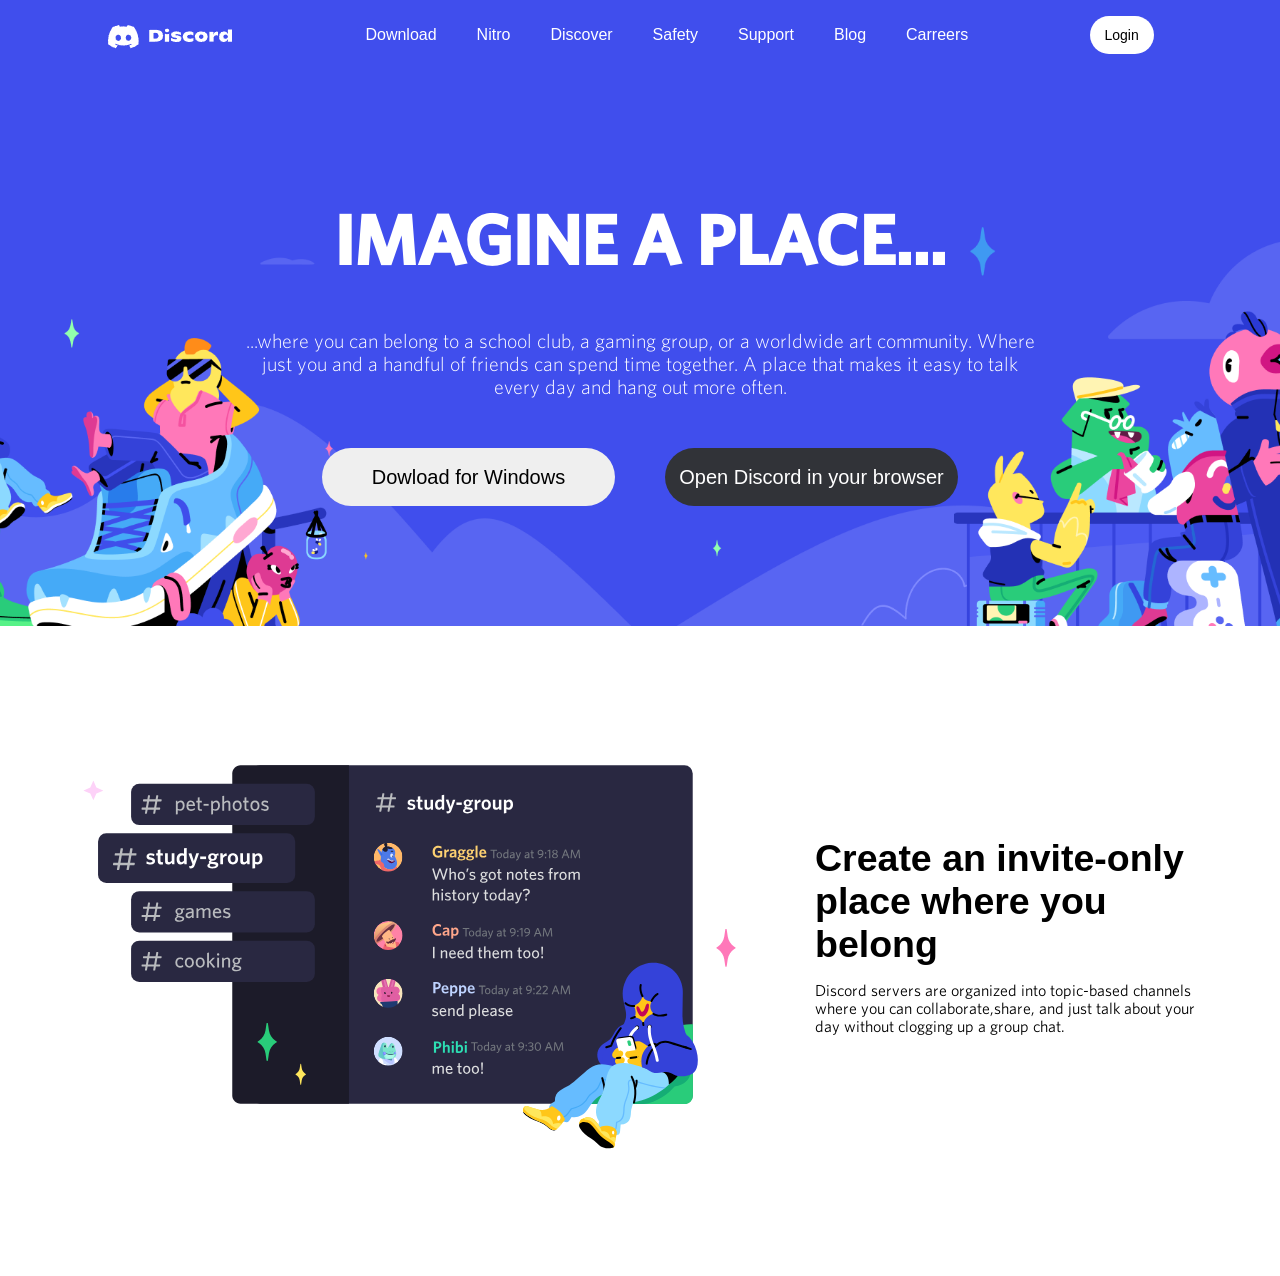
==== index.html @ 1f3d6854 "arrumando rolamento horizontal" ====
<!DOCTYPE html>
<html lang="en">
<head>
    <meta charset="UTF-8">
    <meta http-equiv="X-UA-Compatible" content="IE=edge">
    <meta name="viewport" content="width=device-width, initial-scale=1.0">
    <link rel="stylesheet" href="style.css" media="all">
    <link rel="stylesheet" href="medias.css">
    <link rel="shortcut icon" href="imgs/discord.png" type="image/x-icon">
    <title>Discord</title>
</head>
<body>
    <header>
        <img class="logo" src="imgs/logo.png" alt="">
        <ul>
            <li><a href="">Download</a></li>
            <li><a href="">Nitro</a></li>
            <li><a href="">Discover</a></li>
            <li><a href="">Safety</a></li>
            <li><a href="">Support</a></li>
            <li><a href="">Blog</a></li>
            <li><a href="">Carreers</a></li>      
        </ul>
        <div class="login"><button class="login1">Login</button></div>
    </header>

    <div class="fundo1">
        <div class="couteudo1">         
            <h1>IMAGINE A <br> PLACE...</h1>
            <p>...where you can belong to a school club, a gaming group, or a worldwide art community. Where just you and a handful of friends can spend time together. A place that makes it easy to talk every day and hang out more often.</p>
            <div class="botoes">      
                <button class="botao1">Dowload for Windows</button>
                <button class="botao2">Open Discord in your browser</button>
            </div>
        </div>
    </div>
        <div class="fundo2">
            <div class="couteudo2">
                <img src="imgs/section-1.svg" alt="">
                <div class="texto2">
                    <h2>Create an invite-only place where you belong</h2>
                    <p>Discord servers are organized into topic-based channels where you can collaborate,share, and just talk about your day without clogging up a group chat.</p>
                </div>
                  </div>
        </div>

        


</body>
</html>
---- style.css ----
@font-face {
    font-family: 'kaike';
    src: url(fonts/whitneybold.woff);
}

@font-face {
    font-family: 'kaike1';
    src: url(fonts/whitneybook.woff);
}

@font-face {
    font-family: 'kaike2';
    src: url(fonts/whitneylight.woff);
}

@font-face {
    font-family: 'kaike3';
    src: url(fonts/whitneymedium.woff);
}

@font-face {
    font-family: 'kaike4';
    src: url(fonts/whitneysemibold.woff);
}

*{
    font-family: Arial, Helvetica, sans-serif;
    margin: 0;
    padding: 0;
}

body{
    overflow-x: hidden; 
}


html{
    height: 100vh;
    width: 100vw;
}

header{
    display: flex;
    justify-content: space-between;
    padding: 15px 0px 15px 0px;
    width: 100%;
    height: 80%;
    background-color: #404EED ;
}

ul,li,a{
    display: none;
}

.login{
    display: flex;
    align-items: center;
    padding: 0px 25px 0px 0px;
}

.login1{
    background-color: white;
    font-size: 14px;
    border-radius: 50px;
    padding: 11px 15px 11px 15px;
    border: none;
}

.fundo1{
    display: flex;
    justify-content: flex-start;
    align-items: flex-start ;
    padding: 0px 15px 0px 15px;
    height: 556px;
    background: url(imgs/hero-bg.jpg) center center / cover no-repeat ;    
}

.couteudo1{
    display: flex;
    flex-wrap: wrap; 
    justify-content: flex-start;
    align-content:flex-start;
    gap: 25px;
    padding: 10px;
    color: white;
    height: 500px;
    width: 80vw;
}
.couteudo1 > p{
    font-family: 'kaike2';
    font-size: 20px;
    text-align: start;
}

.couteudo1 br{
    display: none;
}

.couteudo1 > h1{  
    padding-top: 50px;
    font-family: 'kaike4';
    font-weight: bolder;
    font-size: 40px;
}

.botoes{
    display: flex;
    align-items: center;
    justify-content: flex-start;
    flex-wrap: wrap;
    width: 515px;
}

.botoes > button{
    width: 293px;
    height: 58px;
    font-size: 20px ;
    border: none;
    border-radius: 50px;
    
}

.botao1{
    margin-top: 20px;
}

.botao2{
    margin-top: 10px;
    background-color: #313338;
    color: white;
}


.fundo2{
    display: flex;
    justify-content: flex-start;
    align-items: flex-start ;
    padding: 0px 15px 0px 15px;
    height: 556px;
    background: white;    
}

.couteudo2, .couteudo3{
    display: flex;
    flex-wrap: wrap;
    align-items: center;
    justify-content: center;
    align-content: center;
    width: 100vw;
    height: 650px;  
}

.texto2,.texto3{
    display: flex;
    flex-wrap: wrap;
    gap: 15px;   
    width: 400px;
}

.texto2,.texto3 > h2{
    font-family: 'kaike';
    font-size: 22px;
}

p{
    font-size: 16px;
    font-family: 'kaike1';
}

.couteudo2 > img{
    width: 100%;
}

.couteudo3{
    flex-direction: column-reverse;
    background-color: rgba(0, 0, 0, 0.089);
}

.couteudo3 > img{
    width: 100%;
}
---- medias.css ----
@media screen and (min-width:768px) and (max-width:922px) {
    /* Tablet */

    .logo{
        padding: 0px 0px 0px 35px;
    }

    .fundo1{
        display: flex;
        justify-content: flex-start;
        align-items: flex-start ;
        height: 556px;
        background: url(imgs/hero-bg.jpg) center right / cover no-repeat ;    
    }


    .couteudo1 > h1{  
        padding: 50px 0px 0px 0px;
        font-family: 'kaike4';
        font-weight: bolder;
        font-size: 70px;
    }

    .couteudo1 > p{
      text-align: start;
      font-size: 18px;
        
    }

    .texto2, .texto3{
        display: flex;
        flex-wrap: wrap;
        gap: 15px;
        width: 300px;
    }
    
    .texto2,.texto3 > h2{
        font-family: 'kaike';
        font-size: 35px;
    }

    .texto2,.texto3 > p{
        font-family: 'kaike1';
        font-size: 20px;
    }
    
    .couteudo2 > img{
        width: 50%;
    }

    .couteudo3{
        flex-direction: row;    
    }
 
    .couteudo3 > img{
        width: 50%;
    }
  
    .login{
        padding: 0px 35px 0px 0px;
    }

    ul,li,a{
        display: none;
    }
    
}

@media screen and (min-width:922px) and (max-width:1200px) {
    /* pc*/


    .logo{
        padding: 0px 0px 0px 35px;
    }

    .login{
        padding: 0px 35px 0px 0px;
    }

    .fundo1{
        display: flex;
        justify-content: center;
        align-items: center ;
        height: 556px;
        background: url(imgs/hero-bg.jpg) center center / cover no-repeat ;    
    }
    
    .couteudo1{
        display: flex;
        flex-wrap: wrap; 
        justify-content: center;
        align-content:flex-start;
        gap: 50px;
        padding: 10px;
        color: white;
        height: 500px;
        width: 800px;
    }

    .couteudo1 > p{
        font-size: 20px;
        text-align: center;
    }
    
    .couteudo1 > h1{  
        padding-top: 100px;
        font-family: 'kaike4';
        font-weight: bolder;
        font-size: 70px;
    }

    .botoes{
        display: flex;
        align-items: center;
        justify-content: center;
        align-content: center;
        flex-wrap: nowrap;
        width: 720px;
    }
    
    .botoes > button{
        width: 293px;
        height: 58px;
        font-size: 20px ;
        border: none;
        border-radius: 50px;
        
    }
    
    .botao1{
        margin-right: 50px;
        margin-top: 0px;
    }
    
    .botao2{
        margin-top: 0px;
        background-color: #313338;
        color: white;
    }

    .texto2, .texto3{
        display: flex;
        flex-wrap: wrap;
        gap: 15px;
        width: 400px;
    }
    
    .texto2, .texto3 > h2{
        font-family: 'kaike';
        font-size: 50px;
    }

    .texto2, .texto3 > p{
        font-family: 'kaike1';
        font-size: 25px;
    }
    
    .couteudo2 > img{
        width: 50%;
    }

    .couteudo3{
        flex-direction: row;    
    }
 
    .couteudo3 > img{
        width: 50%;
    }

    ul{
        display: flex;
        justify-content: center;
        align-items: center;
    }
    
    li,a{
        display: block;
        text-decoration: none;
        color: white;
        padding: 0px 10px 0px 10px;
    }
    
}

@media screen and (min-width:1200px) {
    /* tv*/

    header{
        display: flex;
        justify-content: space-evenly;
    }

    .fundo1{
        display: flex;
        justify-content: center;
        align-items: center ;
        height: 556px;
        
        background: url(imgs/hero-bg.jpg) center bottom / cover no-repeat ;    
    }

    .couteudo1 > br{
        display: none;
    }

    .fundo1{
        display: flex;
        justify-content: center;
        align-items: center ;
        height: 556px;
        background: url(imgs/hero-bg.jpg) center center / cover no-repeat ;    
    }
    
    .couteudo1{
        display: flex;
        flex-wrap: wrap; 
        justify-content: center;
        align-content:flex-start;
        gap: 50px;
        padding: 10px;
        color: white;
        height: 500px;
        width: 800px;
    }
    .couteudo1 > p{
        font-size: 20px;
        text-align: center;
    }
    
    .couteudo1 > h1{  
        padding-top: 100px;
        font-family: 'kaike4';
        font-weight: bolder;
        font-size: 70px;
    }

    .botoes{
        display: flex;
        align-items: center;
        justify-content: center;
        align-content: center;
        flex-wrap: nowrap;
        width: 720px;
    }
    
    .botoes > button{
        width: 293px;
        height: 58px;
        font-size: 20px ;
        border: none;
        border-radius: 50px;   
    }
    
    .botao1{
        margin-right: 50px;
        margin-top: 0px;
    }
    
    .botao2{
        margin-top: 0px;
        background-color: #313338;
        color: white;
    }  

    .couteudo2, .couteudo3{
        justify-content: space-evenly;
    }

    .texto2, .texto3{
        display: flex;
        flex-wrap: wrap;
        gap: 15px;
        width: 400px;
    }
    
    .texto2, .texto3 > h2{
        font-family: 'kaike';
        font-size: 50px;
    }

    .texto2, .texto3 > p{
        font-family: 'kaike1';
        font-size: 25px;
        margin-bottom: 30px;
    }
    
    .couteudo2 > img{
        width: 700px;
    }

     .couteudo3{
        flex-direction: row;    
    }
    
    .couteudo3 > img{
        width: 700px;
    } 

    ul{
        display: flex;
        justify-content: center;
        align-items: center;
    }
    
    li,a{
        display: block;
        text-decoration: none;
        color: white;
        padding: 0px 10px 0px 10px;
    }
    
}
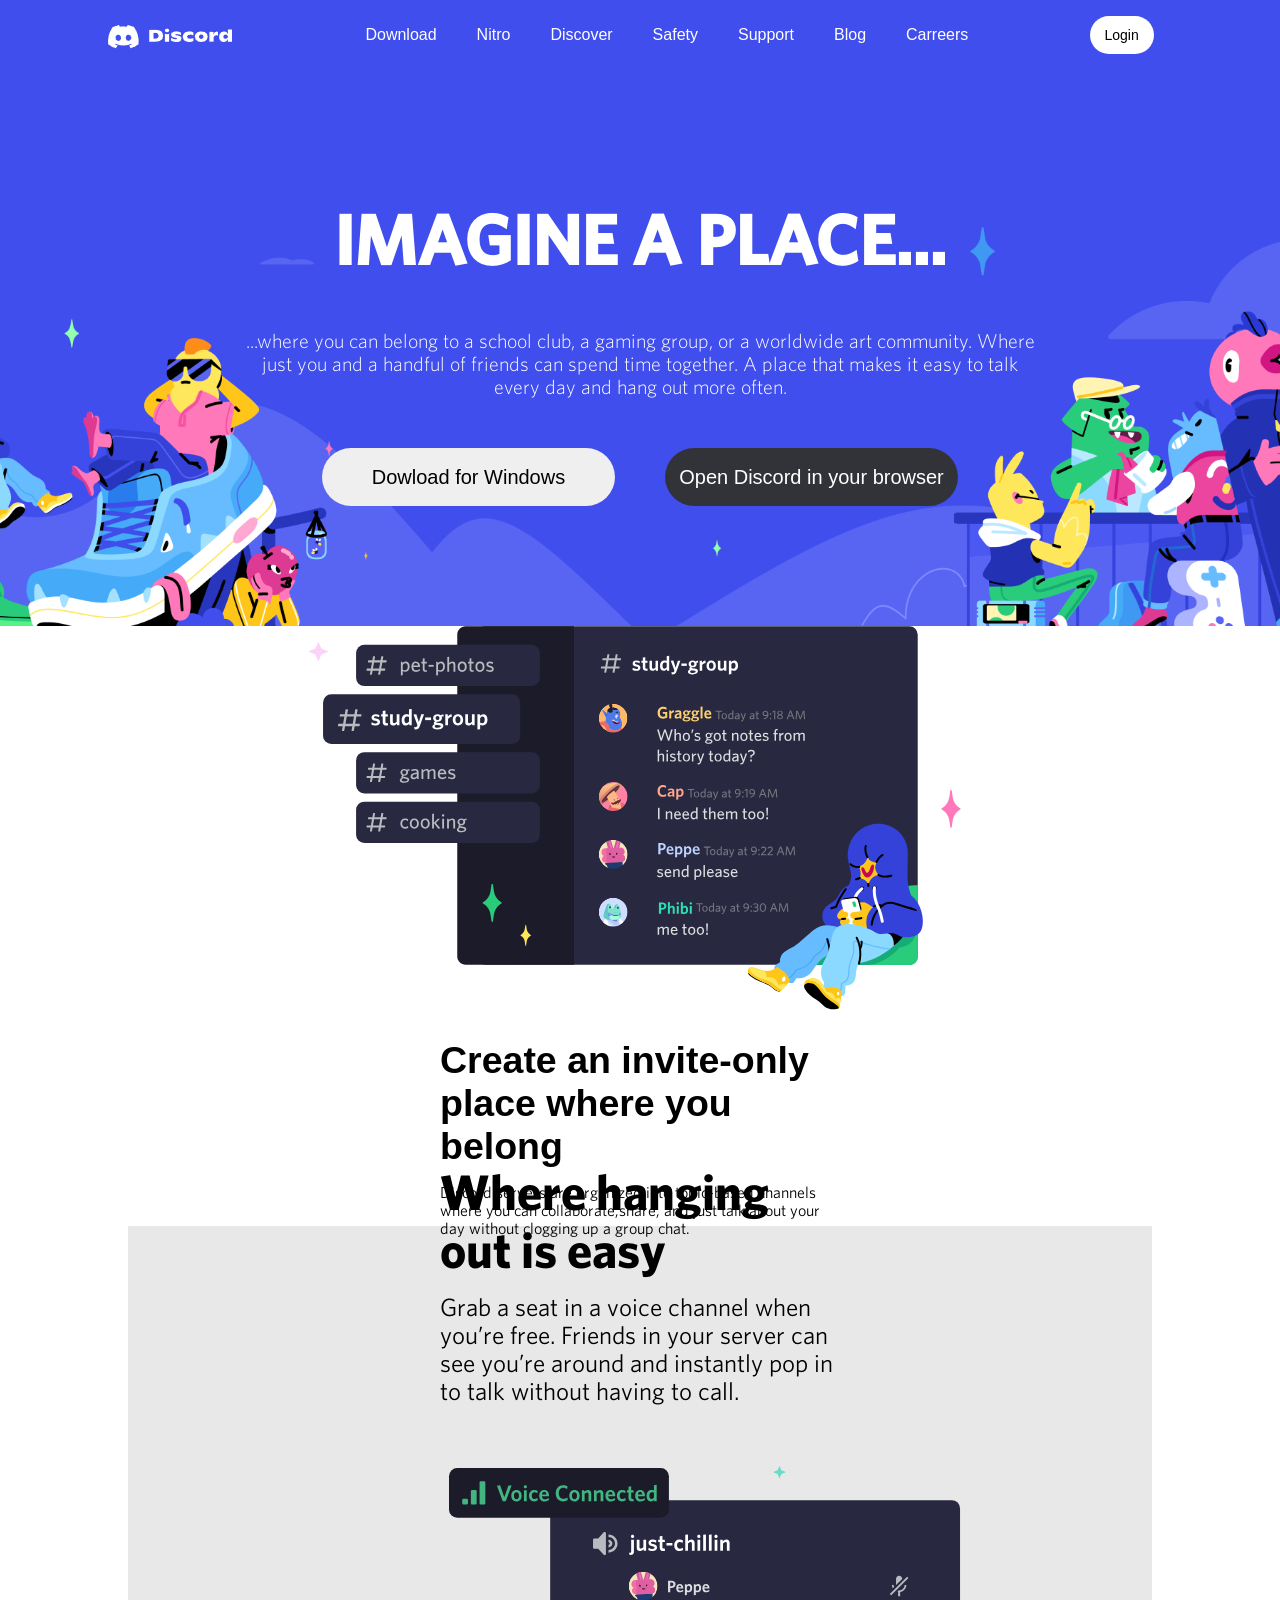
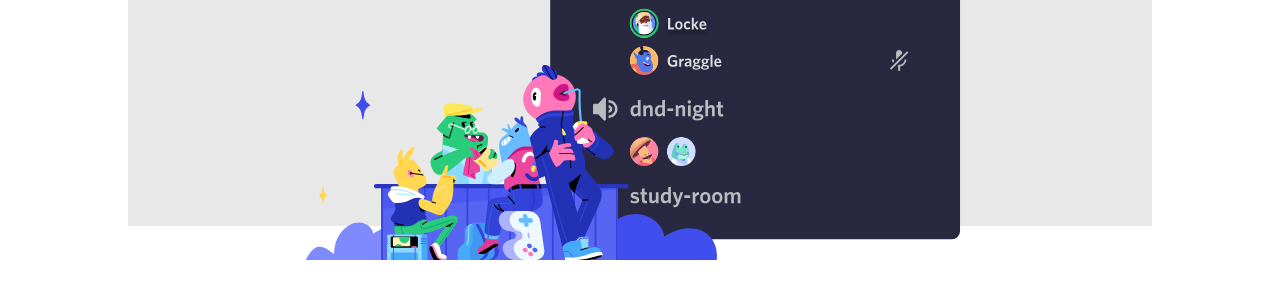
==== commit 44f3644a: "." ====
--- a/index.html
+++ b/index.html
@@ -34,17 +34,26 @@
             </div>
         </div>
     </div>
-        <div class="fundo2">
-            <div class="couteudo2">
-                <img src="imgs/section-1.svg" alt="">
-                <div class="texto2">
-                    <h2>Create an invite-only place where you belong</h2>
-                    <p>Discord servers are organized into topic-based channels where you can collaborate,share, and just talk about your day without clogging up a group chat.</p>
+    <div class="fundo2">
+        <div class="couteudo2">
+            <img src="imgs/section-1.svg" alt="">
+            <div class="texto2">
+                <h2>Create an invite-only place where you belong</h2>
+                <p>Discord servers are organized into topic-based channels where you can collaborate,share, and just talk about your day without clogging up a group chat.</p>
+            </div>
+              </div>
+    </div>
+
+        <div class="fundo3">
+            <div class="couteudo3">
+                <div class="texto3">
+                    <h2>Where hanging out is easy</h2>
+                    <p>Grab a seat in a voice channel when you’re free. Friends in your server can see you’re around and instantly pop in to talk without having to call.</p>
                 </div>
-                  </div>
+                <img class="section1" src="imgs/section-2.svg" alt="">
         </div>
-
-        
+        </div>
+    
 
 
 </body>
--- a/style.css
+++ b/style.css
@@ -71,7 +71,7 @@
     justify-content: flex-start;
     align-items: flex-start ;
     padding: 0px 15px 0px 15px;
-    height: 556px;
+    height: 600px;
     background: url(imgs/hero-bg.jpg) center center / cover no-repeat ;    
 }
 
@@ -131,13 +131,11 @@
 }
 
 
-.fundo2{
+.fundo2,.fundo3{
     display: flex;
-    justify-content: flex-start;
-    align-items: flex-start ;
-    padding: 0px 15px 0px 15px;
-    height: 556px;
-    background: white;    
+    justify-content: center;
+    align-items: center ;
+    height: 600px; 
 }
 
 .couteudo2, .couteudo3{
@@ -146,20 +144,20 @@
     align-items: center;
     justify-content: center;
     align-content: center;
-    width: 100vw;
-    height: 650px;  
+    width: 80vw;
+    height: 600px;
 }
 
 .texto2,.texto3{
     display: flex;
     flex-wrap: wrap;
-    gap: 15px;   
+    gap: 15px; 
     width: 400px;
 }
 
 .texto2,.texto3 > h2{
     font-family: 'kaike';
-    font-size: 22px;
+    font-size: 15px;
 }
 
 p{
--- a/medias.css
+++ b/medias.css
@@ -263,7 +263,7 @@
         color: white;
     }  
 
-    .couteudo2, .couteudo3{
+    .fundo2, .couteudo3{
         justify-content: space-evenly;
     }
 
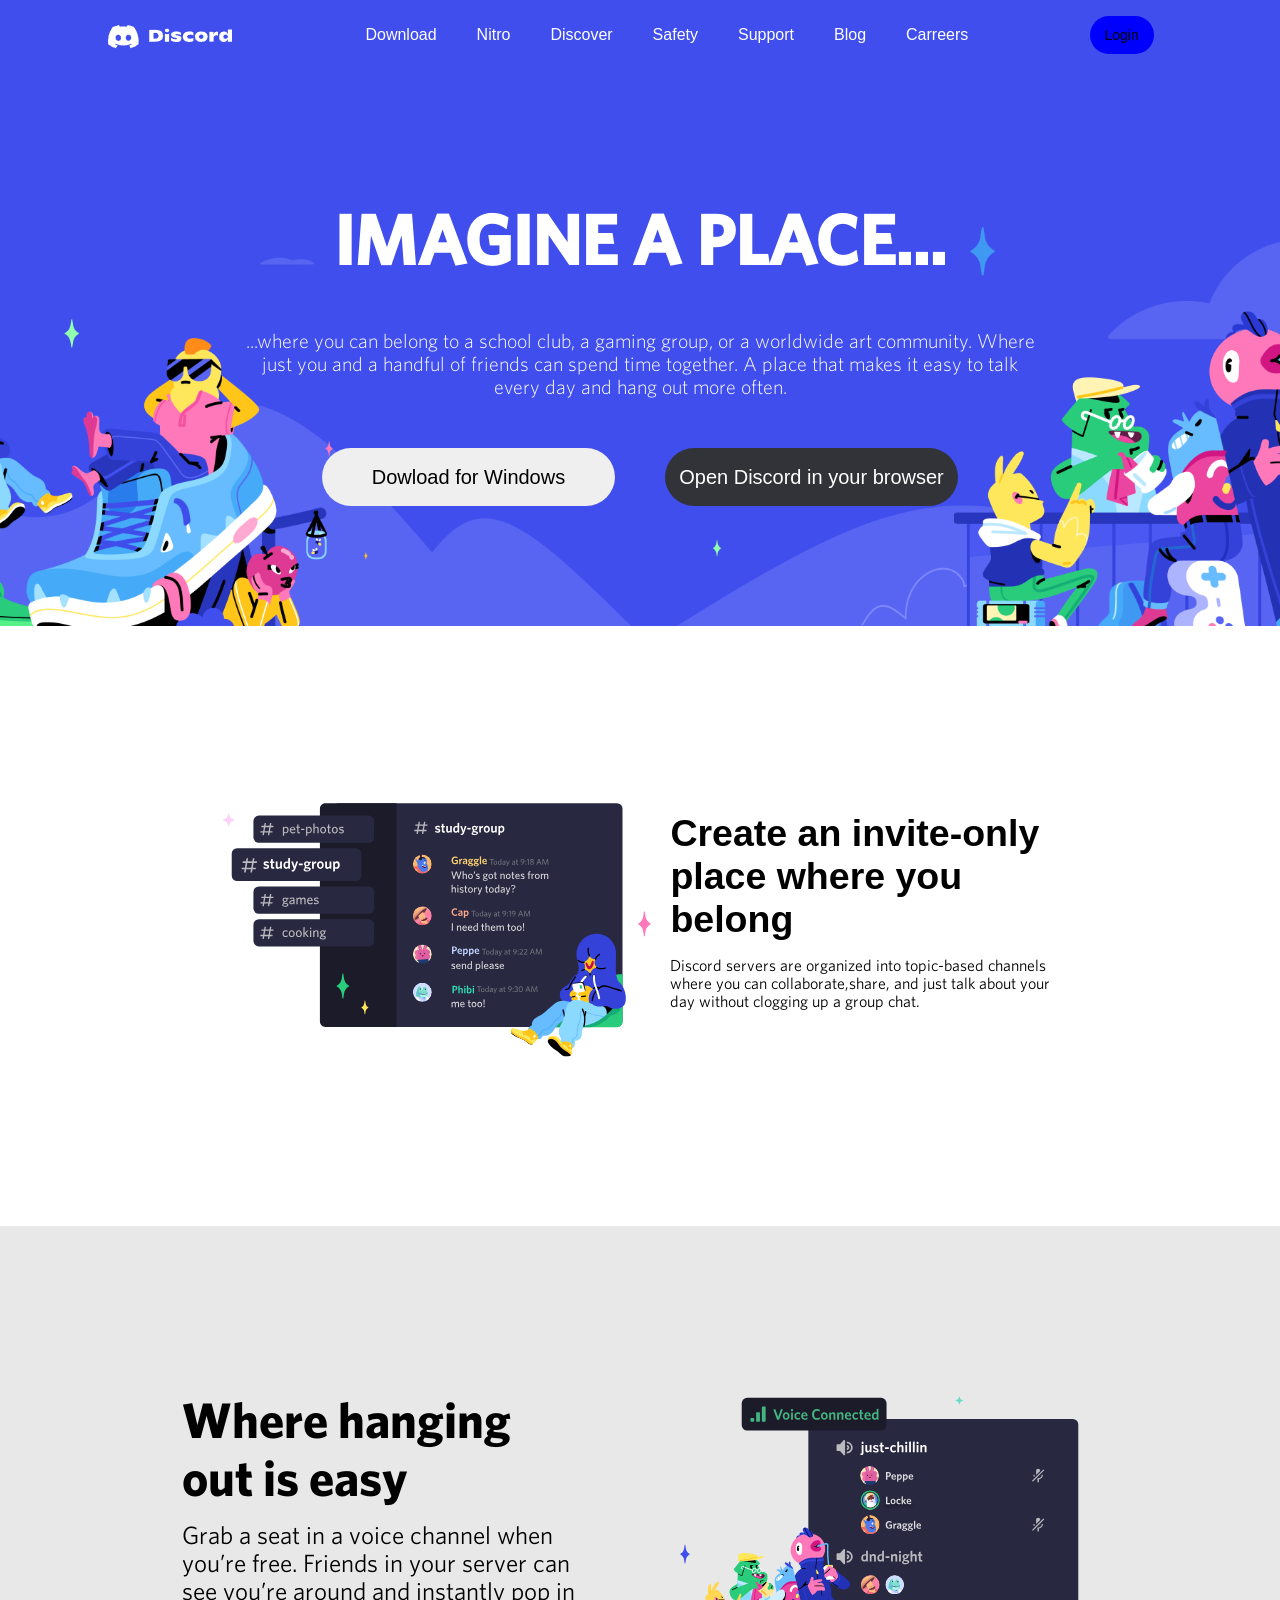
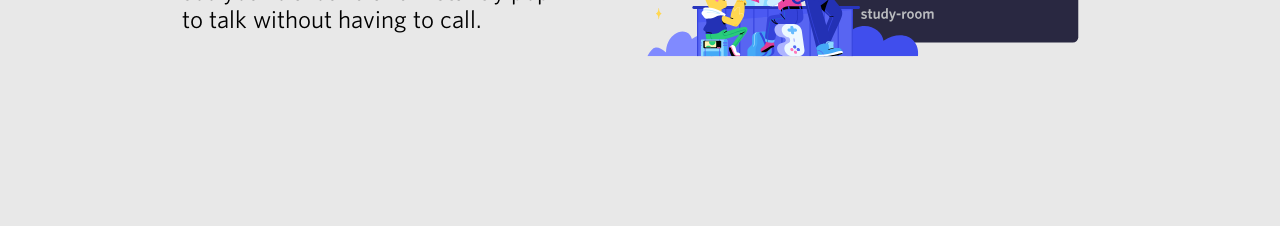
==== commit a8237cda: "1" ====
--- a/index.html
+++ b/index.html
@@ -35,9 +35,13 @@
         </div>
     </div>
     <div class="fundo2">
+
         <div class="couteudo2">
+
             <img src="imgs/section-1.svg" alt="">
+
             <div class="texto2">
+
                 <h2>Create an invite-only place where you belong</h2>
                 <p>Discord servers are organized into topic-based channels where you can collaborate,share, and just talk about your day without clogging up a group chat.</p>
             </div>
@@ -46,11 +50,11 @@
 
         <div class="fundo3">
             <div class="couteudo3">
+                <img class="section1" src="imgs/section-2.svg" alt="">
                 <div class="texto3">
                     <h2>Where hanging out is easy</h2>
                     <p>Grab a seat in a voice channel when you’re free. Friends in your server can see you’re around and instantly pop in to talk without having to call.</p>
-                </div>
-                <img class="section1" src="imgs/section-2.svg" alt="">
+                </div>    
         </div>
         </div>
     
--- a/style.css
+++ b/style.css
@@ -59,7 +59,7 @@
 }
 
 .login1{
-    background-color: white;
+    background-color: blue;
     font-size: 14px;
     border-radius: 50px;
     padding: 11px 15px 11px 15px;
@@ -131,11 +131,22 @@
 }
 
 
-.fundo2,.fundo3{
+.fundo2{
     display: flex;
     justify-content: center;
     align-items: center ;
     height: 600px; 
+}
+
+.fundo3{
+    display: flex;
+    justify-content: center;
+    align-items: center ;
+    height: 600px;
+}
+
+.fundo3{
+    background-color: rgba(0, 0, 0, 0.089);
 }
 
 .couteudo2, .couteudo3{
@@ -157,7 +168,7 @@
 
 .texto2,.texto3 > h2{
     font-family: 'kaike';
-    font-size: 15px;
+    font-size: 22px;
 }
 
 p{
@@ -167,11 +178,6 @@
 
 .couteudo2 > img{
     width: 100%;
-}
-
-.couteudo3{
-    flex-direction: column-reverse;
-    background-color: rgba(0, 0, 0, 0.089);
 }
 
 .couteudo3 > img{
--- a/medias.css
+++ b/medias.css
@@ -49,7 +49,7 @@
     }
 
     .couteudo3{
-        flex-direction: row;    
+        flex-direction: row-reverse;    
     }
  
     .couteudo3 > img{
@@ -157,15 +157,15 @@
     }
     
     .couteudo2 > img{
-        width: 50%;
-    }
-
-    .couteudo3{
-        flex-direction: row;    
+        width: 45%;
     }
  
     .couteudo3 > img{
-        width: 50%;
+        width: 45%;
+    }
+
+    .couteudo3{
+        flex-direction: row-reverse;    
     }
 
     ul{
@@ -290,13 +290,21 @@
     }
 
      .couteudo3{
-        flex-direction: row;    
+        flex-direction: row-reverse;    
     }
     
     .couteudo3 > img{
         width: 700px;
     } 
 
+    .couteudo2 > img{
+        width: 45%;
+    }
+ 
+    .couteudo3 > img{
+        width: 45%;
+    }
+
     ul{
         display: flex;
         justify-content: center;
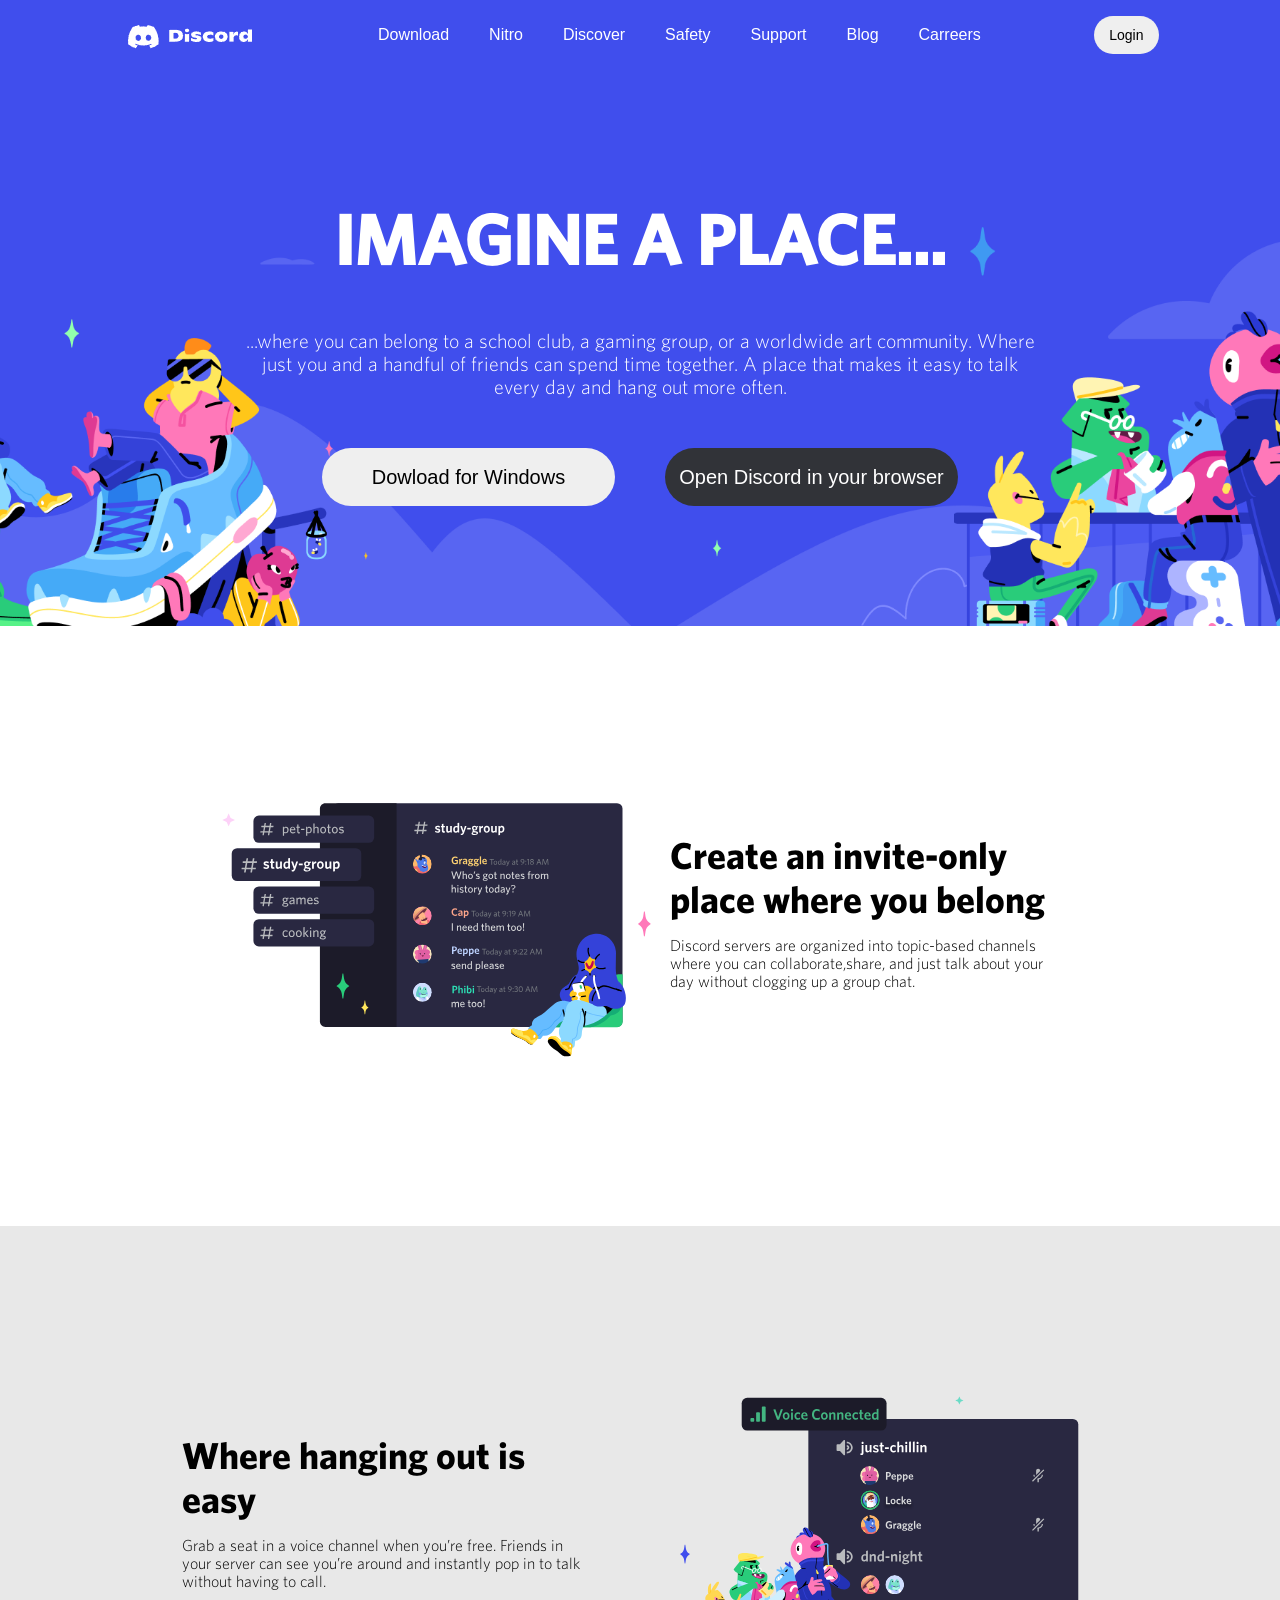
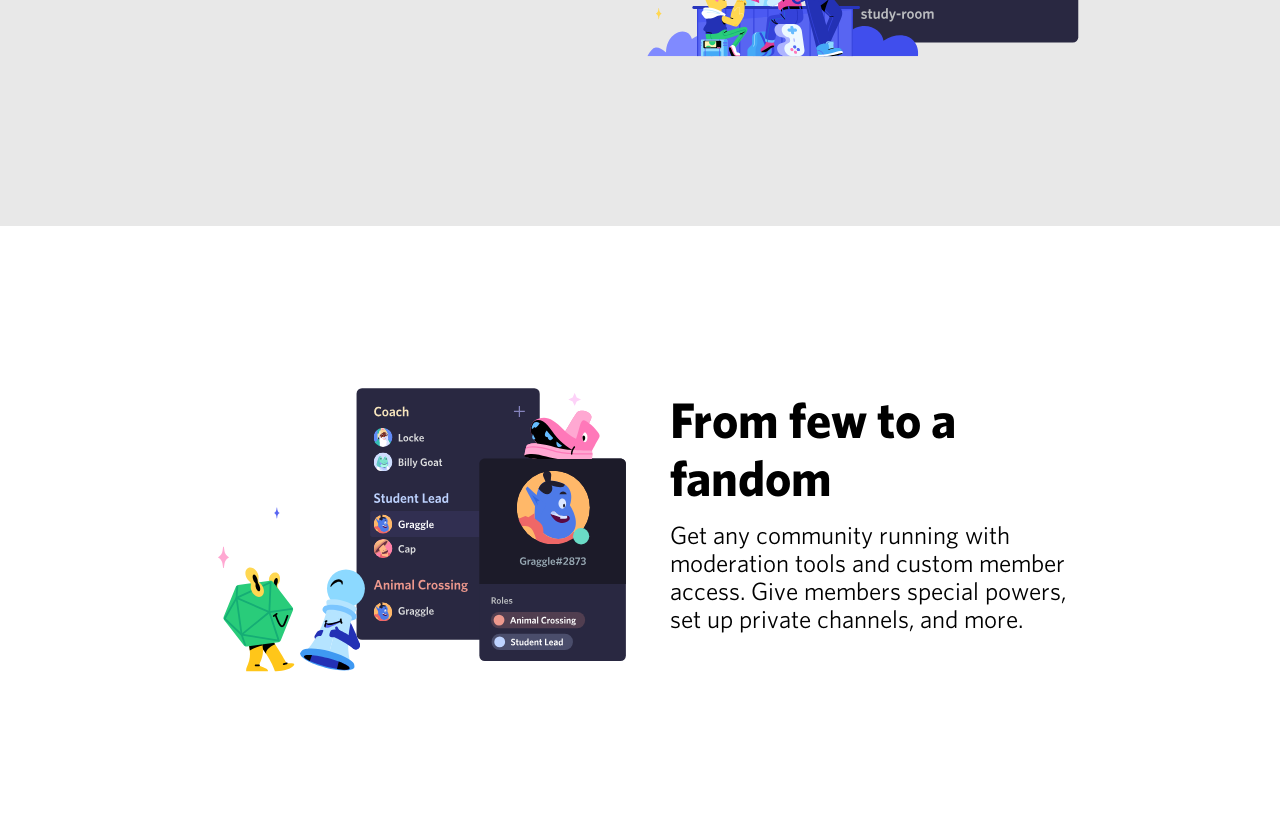
==== commit 16889331: "Tirando alguns codigos repetidos" ====
--- a/index.html
+++ b/index.html
@@ -35,19 +35,14 @@
         </div>
     </div>
     <div class="fundo2">
-
         <div class="couteudo2">
-
             <img src="imgs/section-1.svg" alt="">
-
             <div class="texto2">
-
                 <h2>Create an invite-only place where you belong</h2>
                 <p>Discord servers are organized into topic-based channels where you can collaborate,share, and just talk about your day without clogging up a group chat.</p>
             </div>
-              </div>
+        </div>
     </div>
-
         <div class="fundo3">
             <div class="couteudo3">
                 <img class="section1" src="imgs/section-2.svg" alt="">
@@ -55,8 +50,18 @@
                     <h2>Where hanging out is easy</h2>
                     <p>Grab a seat in a voice channel when you’re free. Friends in your server can see you’re around and instantly pop in to talk without having to call.</p>
                 </div>    
-        </div>
-        </div>
+           </div>
+      </div>
+      <div class="fundo4">
+        <div class="couteudo4">
+            <img src="imgs/section-3.svg" alt="">
+            <div class="texto4">
+                <h2>From few to a fandom</h2>
+                <p>Get any community running with moderation tools and custom member access. Give members special powers, set up private channels, and more.</p>
+            </div>    
+       </div>
+  </div>
+
     
 
 
--- a/style.css
+++ b/style.css
@@ -33,7 +33,6 @@
     overflow-x: hidden; 
 }
 
-
 html{
     height: 100vh;
     width: 100vw;
@@ -55,15 +54,18 @@
 .login{
     display: flex;
     align-items: center;
-    padding: 0px 25px 0px 0px;
+    padding: 0px 28px 0px 0px;
 }
 
 .login1{
-    background-color: blue;
     font-size: 14px;
     border-radius: 50px;
     padding: 11px 15px 11px 15px;
     border: none;
+}
+
+.logo{
+    padding: 0px 0px 0px 28px;
 }
 
 .fundo1{
@@ -131,7 +133,7 @@
 }
 
 
-.fundo2{
+.fundo2,.fundo3,.fundo4{
     display: flex;
     justify-content: center;
     align-items: center ;
@@ -139,17 +141,10 @@
 }
 
 .fundo3{
-    display: flex;
-    justify-content: center;
-    align-items: center ;
-    height: 600px;
-}
-
-.fundo3{
     background-color: rgba(0, 0, 0, 0.089);
 }
 
-.couteudo2, .couteudo3{
+.couteudo2, .couteudo3,.couteudo4{
     display: flex;
     flex-wrap: wrap;
     align-items: center;
@@ -159,21 +154,25 @@
     height: 600px;
 }
 
-.texto2,.texto3{
+.texto2,.texto3,.texto4{
     display: flex;
     flex-wrap: wrap;
     gap: 15px; 
     width: 400px;
 }
 
-.texto2,.texto3 > h2{
+.texto2,.texto3,.texto4 > h2{
     font-family: 'kaike';
     font-size: 22px;
 }
 
+h2{
+    font-family: 'kaike';
+}
+
 p{
     font-size: 16px;
-    font-family: 'kaike1';
+    font-family: 'kaike2';
 }
 
 .couteudo2 > img{
@@ -184,6 +183,9 @@
     width: 100%;
 }
 
+.couteudo4 > img{
+    width: 100%;
+}
 
 
 
@@ -191,3 +193,5 @@
 
 
 
+
+
--- a/medias.css
+++ b/medias.css
@@ -1,19 +1,10 @@
 @media screen and (min-width:768px) and (max-width:922px) {
     /* Tablet */
 
-    .logo{
-        padding: 0px 0px 0px 35px;
-    }
-
-    .fundo1{
-        display: flex;
-        justify-content: flex-start;
-        align-items: flex-start ;
-        height: 556px;
+    .fundo1{
         background: url(imgs/hero-bg.jpg) center right / cover no-repeat ;    
     }
-
-
+    
     .couteudo1 > h1{  
         padding: 50px 0px 0px 0px;
         font-family: 'kaike4';
@@ -21,27 +12,8 @@
         font-size: 70px;
     }
 
-    .couteudo1 > p{
-      text-align: start;
-      font-size: 18px;
-        
-    }
-
-    .texto2, .texto3{
-        display: flex;
-        flex-wrap: wrap;
-        gap: 15px;
+    .texto2, .texto3,.texto4{
         width: 300px;
-    }
-    
-    .texto2,.texto3 > h2{
-        font-family: 'kaike';
-        font-size: 35px;
-    }
-
-    .texto2,.texto3 > p{
-        font-family: 'kaike1';
-        font-size: 20px;
     }
     
     .couteudo2 > img{
@@ -53,6 +25,10 @@
     }
  
     .couteudo3 > img{
+        width: 50%;
+    }
+
+    .couteudo4 > img{
         width: 50%;
     }
   
@@ -69,15 +45,6 @@
 @media screen and (min-width:922px) and (max-width:1200px) {
     /* pc*/
 
-
-    .logo{
-        padding: 0px 0px 0px 35px;
-    }
-
-    .login{
-        padding: 0px 35px 0px 0px;
-    }
-
     .fundo1{
         display: flex;
         justify-content: center;
@@ -87,15 +54,9 @@
     }
     
     .couteudo1{
-        display: flex;
-        flex-wrap: wrap; 
         justify-content: center;
         align-content:flex-start;
         gap: 50px;
-        padding: 10px;
-        color: white;
-        height: 500px;
-        width: 800px;
     }
 
     .couteudo1 > p{
@@ -146,12 +107,12 @@
         width: 400px;
     }
     
-    .texto2, .texto3 > h2{
+    .texto2, .texto3, .texto4 > h2{
         font-family: 'kaike';
         font-size: 50px;
     }
 
-    .texto2, .texto3 > p{
+    .texto2, .texto3, .texto4 > p{
         font-family: 'kaike1';
         font-size: 25px;
     }
@@ -161,6 +122,10 @@
     }
  
     .couteudo3 > img{
+        width: 45%;
+    }
+
+    .couteudo4 > img{
         width: 45%;
     }
 
@@ -267,19 +232,19 @@
         justify-content: space-evenly;
     }
 
-    .texto2, .texto3{
+    .texto2, .texto3, .texto4{
         display: flex;
         flex-wrap: wrap;
         gap: 15px;
         width: 400px;
     }
     
-    .texto2, .texto3 > h2{
+    .texto2, .texto3, .texto4 > h2{
         font-family: 'kaike';
         font-size: 50px;
     }
 
-    .texto2, .texto3 > p{
+    .texto2, .texto3, .texto4 > p{
         font-family: 'kaike1';
         font-size: 25px;
         margin-bottom: 30px;
@@ -305,6 +270,10 @@
         width: 45%;
     }
 
+    .couteudo4 > img{
+        width: 45%;
+    }
+
     ul{
         display: flex;
         justify-content: center;
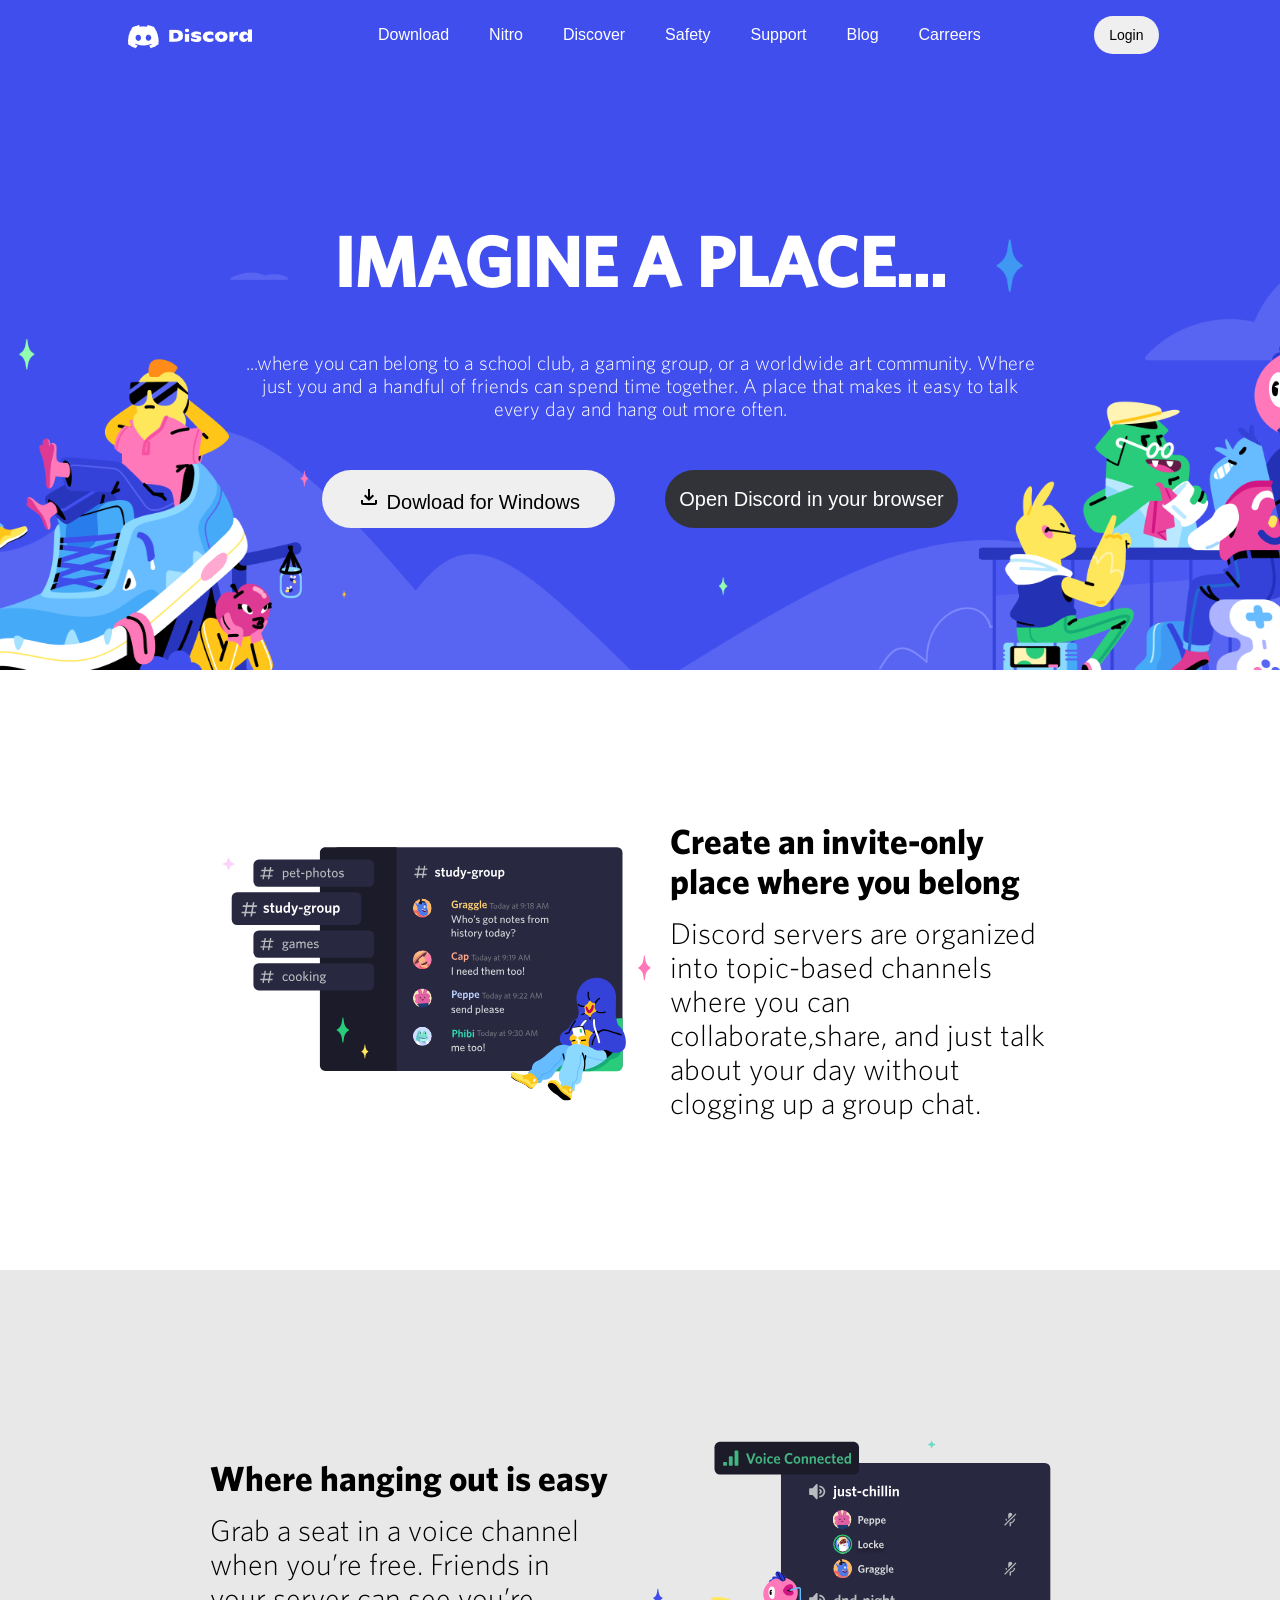
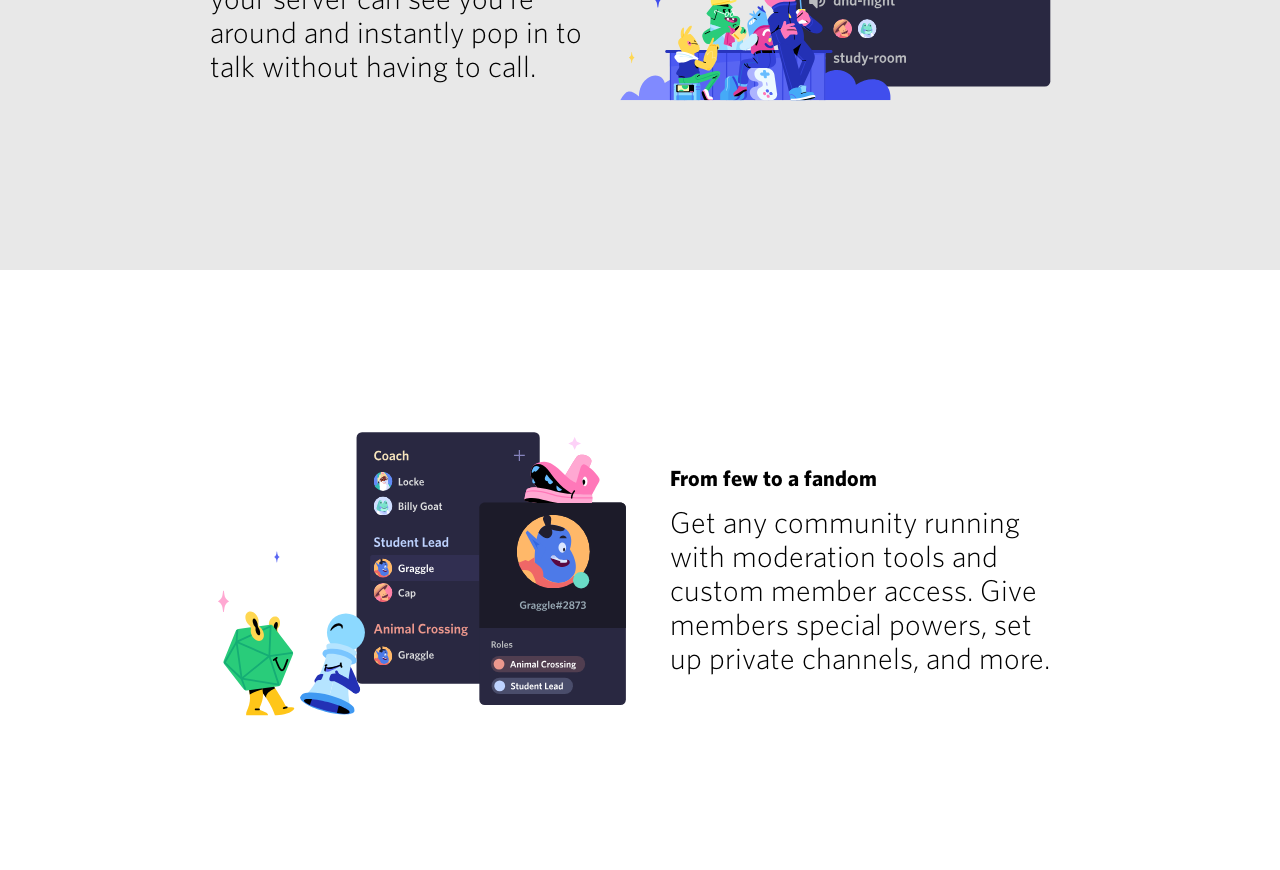
==== commit 96210d6e: "adicionei botao para mobile e o icon de baixar" ====
--- a/index.html
+++ b/index.html
@@ -4,6 +4,7 @@
     <meta charset="UTF-8">
     <meta http-equiv="X-UA-Compatible" content="IE=edge">
     <meta name="viewport" content="width=device-width, initial-scale=1.0">
+    <link rel="stylesheet" href="https://fonts.googleapis.com/css2?family=Material+Symbols+Outlined:opsz,wght,FILL,GRAD@20..48,100..700,0..1,-50..200" />
     <link rel="stylesheet" href="style.css" media="all">
     <link rel="stylesheet" href="medias.css">
     <link rel="shortcut icon" href="imgs/discord.png" type="image/x-icon">
@@ -29,8 +30,9 @@
             <h1>IMAGINE A <br> PLACE...</h1>
             <p>...where you can belong to a school club, a gaming group, or a worldwide art community. Where just you and a handful of friends can spend time together. A place that makes it easy to talk every day and hang out more often.</p>
             <div class="botoes">      
-                <button class="botao1">Dowload for Windows</button>
+                <button class="botao1"><span class="material-symbols-outlined">download</span> Dowload for Windows</button>
                 <button class="botao2">Open Discord in your browser</button>
+                <button class="botao3"><span class="material-symbols-outlined">download</span> Baixar Mobile</button>
             </div>
         </div>
     </div>
--- a/style.css
+++ b/style.css
@@ -88,21 +88,22 @@
     height: 500px;
     width: 80vw;
 }
-.couteudo1 > p{
-    font-family: 'kaike2';
-    font-size: 20px;
-    text-align: start;
-}
-
-.couteudo1 br{
-    display: none;
-}
 
 .couteudo1 > h1{  
     padding-top: 50px;
     font-family: 'kaike4';
     font-weight: bolder;
     font-size: 40px;
+}
+
+.couteudo1 > p{
+    font-family: 'kaike2';
+    font-size: 20px;
+    text-align: start;
+}
+
+.couteudo1 br{
+    display: none;
 }
 
 .botoes{
@@ -123,15 +124,20 @@
 }
 
 .botao1{
+    display: none;
     margin-top: 20px;
 }
 
 .botao2{
+    display: none;
     margin-top: 10px;
     background-color: #313338;
     color: white;
 }
 
+.botao3{
+    margin-top: 100px;
+}
 
 .fundo2,.fundo3,.fundo4{
     display: flex;
--- a/medias.css
+++ b/medias.css
@@ -31,7 +31,21 @@
     .couteudo4 > img{
         width: 50%;
     }
-  
+
+    .botao1{
+        display: block;
+        margin-right: 50px;
+        margin-top: 0px;
+    }
+    
+    .botao2{
+        display: block;
+    }
+    
+    .botao3{
+        display: none;
+    }
+
     .login{
         padding: 0px 35px 0px 0px;
     }
@@ -46,22 +60,14 @@
     /* pc*/
 
     .fundo1{
-        display: flex;
-        justify-content: center;
-        align-items: center ;
-        height: 556px;
-        background: url(imgs/hero-bg.jpg) center center / cover no-repeat ;    
+        justify-content: center;
+        align-items: center ;   
     }
     
     .couteudo1{
         justify-content: center;
-        align-content:flex-start;
         gap: 50px;
-    }
-
-    .couteudo1 > p{
-        font-size: 20px;
-        text-align: center;
+        width: 800px;
     }
     
     .couteudo1 > h1{  
@@ -71,54 +77,35 @@
         font-size: 70px;
     }
 
+    .couteudo1 > p{
+        text-align: center;
+    }
+
     .botoes{
-        display: flex;
-        align-items: center;
-        justify-content: center;
-        align-content: center;
         flex-wrap: nowrap;
-        width: 720px;
-    }
-    
-    .botoes > button{
-        width: 293px;
-        height: 58px;
-        font-size: 20px ;
-        border: none;
-        border-radius: 50px;
-        
-    }
-    
+    }
+
     .botao1{
+        display: block;
         margin-right: 50px;
         margin-top: 0px;
     }
     
     .botao2{
-        margin-top: 0px;
-        background-color: #313338;
-        color: white;
-    }
-
-    .texto2, .texto3{
-        display: flex;
-        flex-wrap: wrap;
-        gap: 15px;
-        width: 400px;
-    }
-    
-    .texto2, .texto3, .texto4 > h2{
-        font-family: 'kaike';
-        font-size: 50px;
-    }
-
-    .texto2, .texto3, .texto4 > p{
-        font-family: 'kaike1';
-        font-size: 25px;
-    }
-    
+        display: block;
+        margin-top: 0px;
+    }
+
+    .botao3{
+        display: none;
+    }
+
     .couteudo2 > img{
         width: 45%;
+    }
+
+    .couteudo3{
+        flex-direction: row-reverse;    
     }
  
     .couteudo3 > img{
@@ -127,10 +114,6 @@
 
     .couteudo4 > img{
         width: 45%;
-    }
-
-    .couteudo3{
-        flex-direction: row-reverse;    
     }
 
     ul{
@@ -152,45 +135,23 @@
     /* tv*/
 
     header{
-        display: flex;
         justify-content: space-evenly;
     }
 
     .fundo1{
-        display: flex;
         justify-content: center;
         align-items: center ;
-        height: 556px;
-        
         background: url(imgs/hero-bg.jpg) center bottom / cover no-repeat ;    
     }
 
     .couteudo1 > br{
         display: none;
     }
-
-    .fundo1{
-        display: flex;
-        justify-content: center;
-        align-items: center ;
-        height: 556px;
-        background: url(imgs/hero-bg.jpg) center center / cover no-repeat ;    
-    }
     
     .couteudo1{
-        display: flex;
-        flex-wrap: wrap; 
-        justify-content: center;
-        align-content:flex-start;
+        justify-content: center;
         gap: 50px;
-        padding: 10px;
-        color: white;
-        height: 500px;
         width: 800px;
-    }
-    .couteudo1 > p{
-        font-size: 20px;
-        text-align: center;
     }
     
     .couteudo1 > h1{  
@@ -200,6 +161,10 @@
         font-size: 70px;
     }
 
+    .couteudo1 > p{
+        text-align: center;
+    }
+
     .botoes{
         display: flex;
         align-items: center;
@@ -209,58 +174,33 @@
         width: 720px;
     }
     
-    .botoes > button{
-        width: 293px;
-        height: 58px;
-        font-size: 20px ;
-        border: none;
-        border-radius: 50px;   
-    }
-    
     .botao1{
+        display: block;
         margin-right: 50px;
         margin-top: 0px;
     }
     
     .botao2{
-        margin-top: 0px;
-        background-color: #313338;
-        color: white;
+        display: block;
+        margin-top: 0px;
     }  
 
-    .fundo2, .couteudo3{
-        justify-content: space-evenly;
-    }
-
-    .texto2, .texto3, .texto4{
-        display: flex;
-        flex-wrap: wrap;
-        gap: 15px;
-        width: 400px;
-    }
-    
-    .texto2, .texto3, .texto4 > h2{
-        font-family: 'kaike';
-        font-size: 50px;
-    }
-
-    .texto2, .texto3, .texto4 > p{
-        font-family: 'kaike1';
-        font-size: 25px;
-        margin-bottom: 30px;
-    }
-    
-    .couteudo2 > img{
-        width: 700px;
+    .botao3{
+        display: none;
     }
 
      .couteudo3{
         flex-direction: row-reverse;    
     }
-    
-    .couteudo3 > img{
-        width: 700px;
-    } 
+
+    h2{
+        font-size: 35px;
+    }
+
+    p{
+        font-size: 30px;
+    }
+    
 
     .couteudo2 > img{
         width: 45%;
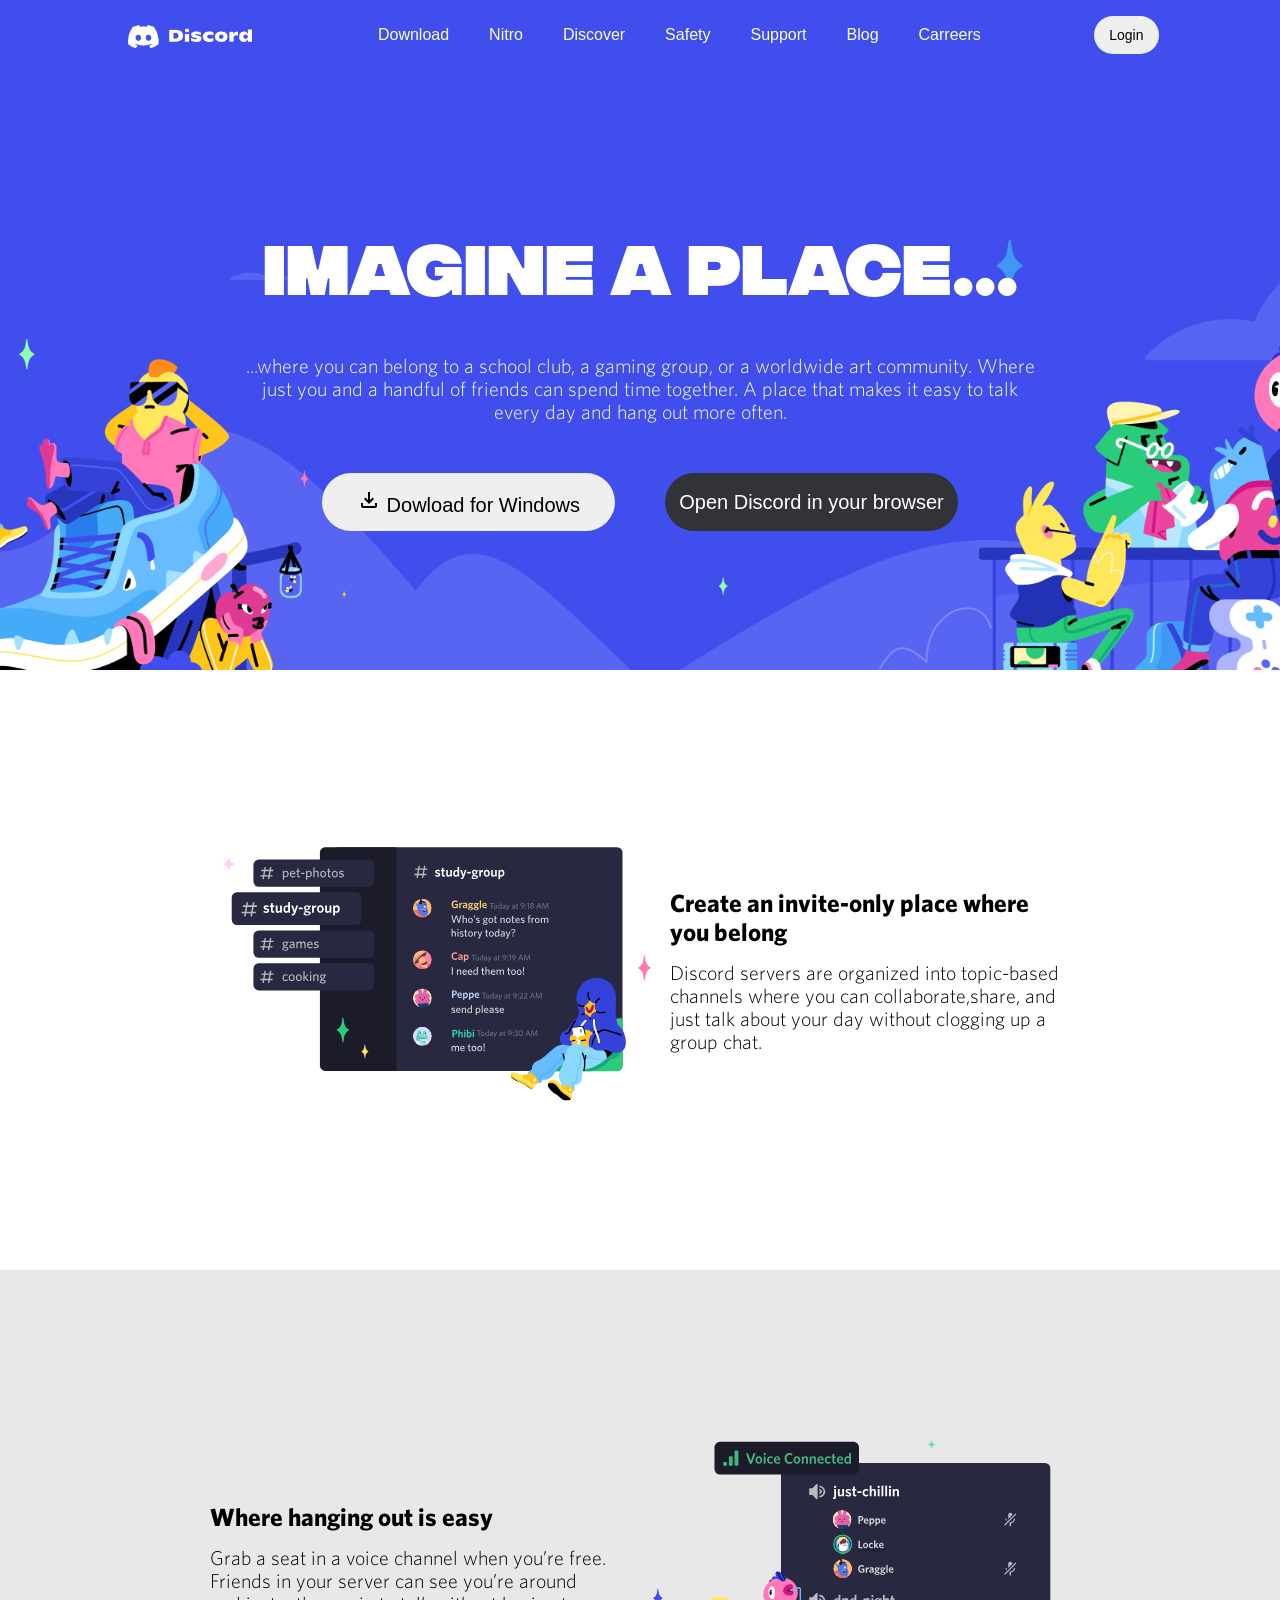
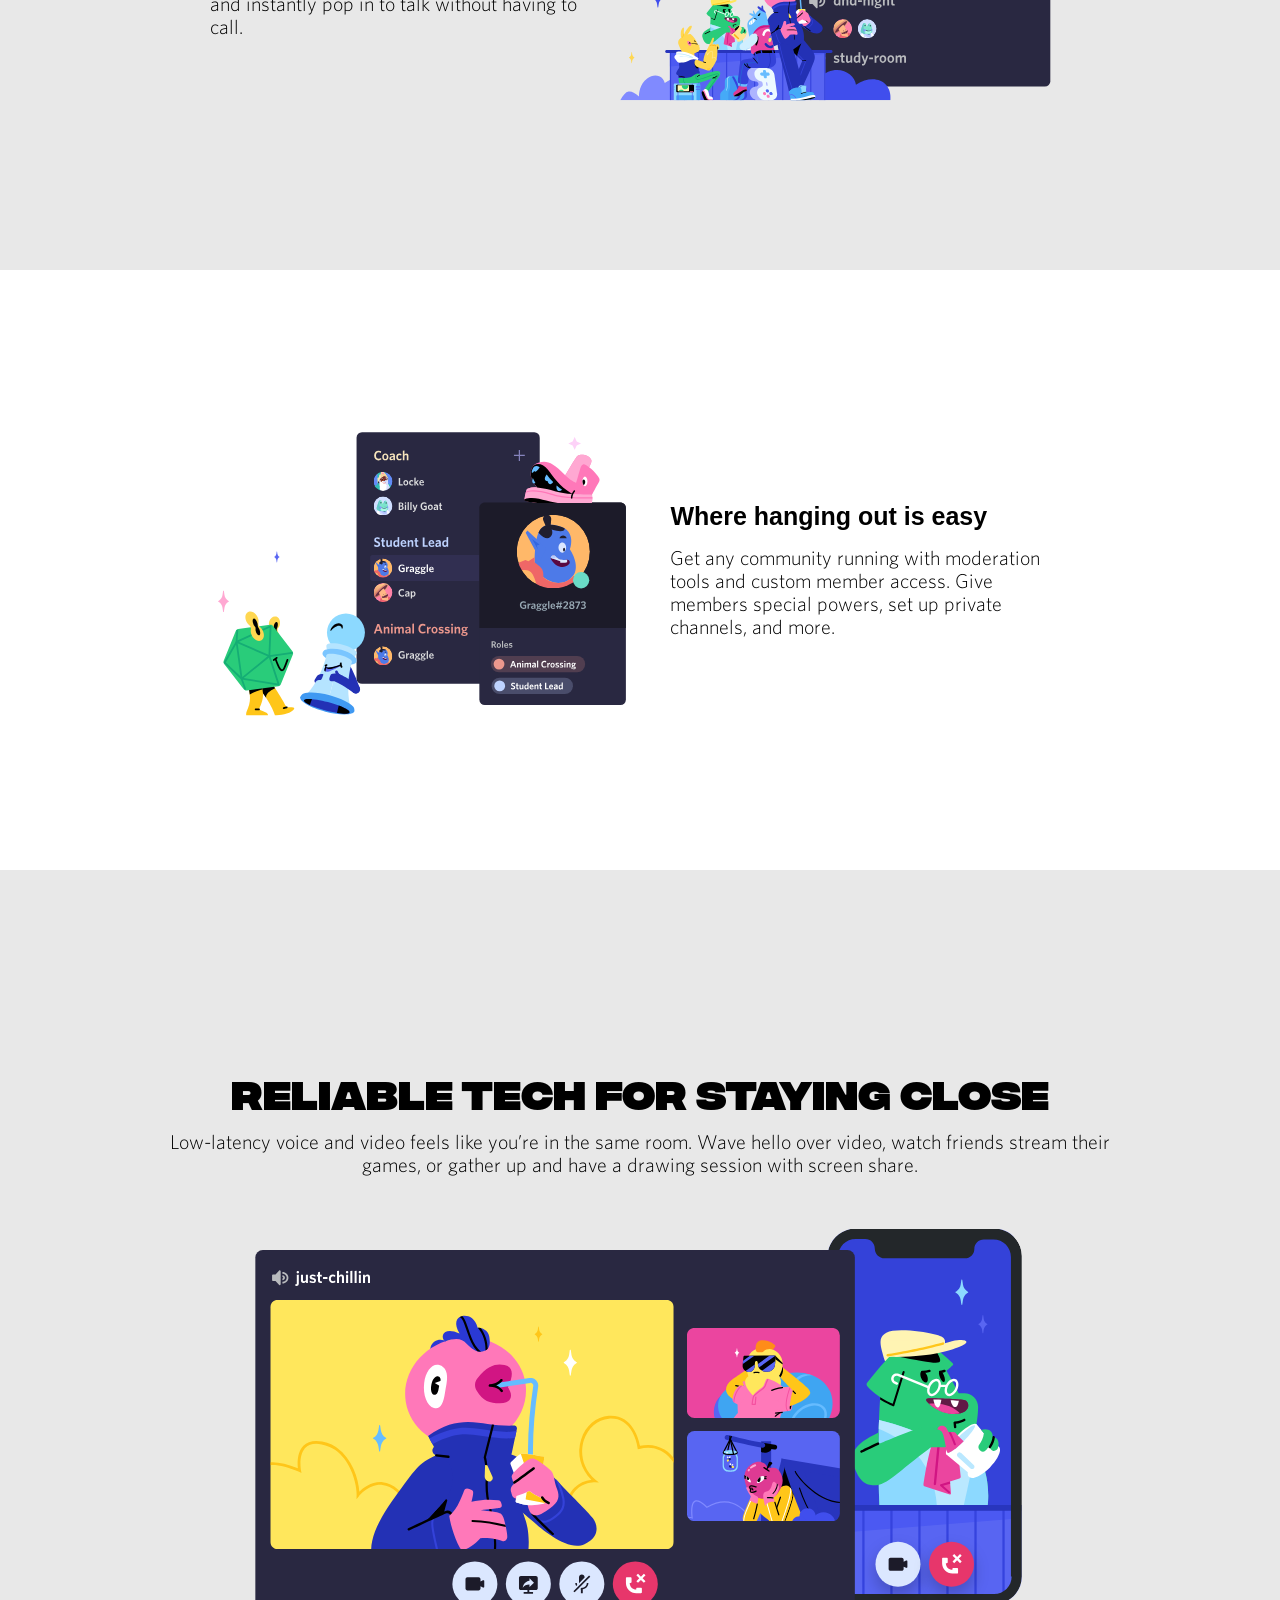
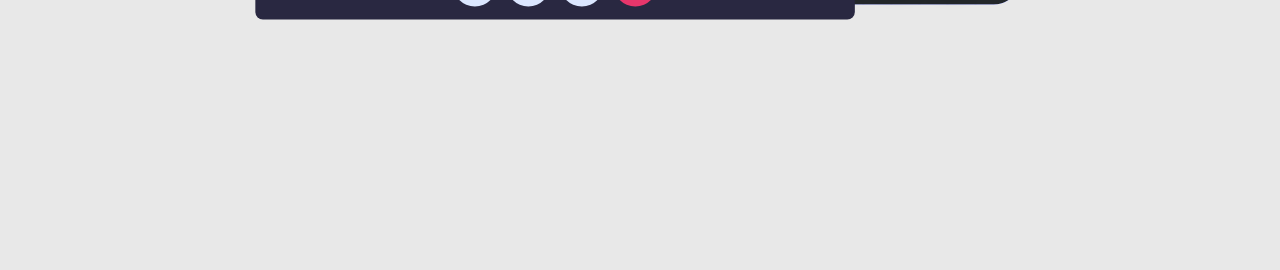
==== commit d08568af: "fiz a 4 tela do site" ====
--- a/index.html
+++ b/index.html
@@ -40,7 +40,7 @@
         <div class="couteudo2">
             <img src="imgs/section-1.svg" alt="">
             <div class="texto2">
-                <h2>Create an invite-only place where you belong</h2>
+                <h1>Create an invite-only place where you belong</h1>
                 <p>Discord servers are organized into topic-based channels where you can collaborate,share, and just talk about your day without clogging up a group chat.</p>
             </div>
         </div>
@@ -49,7 +49,7 @@
             <div class="couteudo3">
                 <img class="section1" src="imgs/section-2.svg" alt="">
                 <div class="texto3">
-                    <h2>Where hanging out is easy</h2>
+                    <h1>Where hanging out is easy</h1>
                     <p>Grab a seat in a voice channel when you’re free. Friends in your server can see you’re around and instantly pop in to talk without having to call.</p>
                 </div>    
            </div>
@@ -58,11 +58,20 @@
         <div class="couteudo4">
             <img src="imgs/section-3.svg" alt="">
             <div class="texto4">
-                <h2>From few to a fandom</h2>
+                <h1>Where hanging out is easy</h1>
                 <p>Get any community running with moderation tools and custom member access. Give members special powers, set up private channels, and more.</p>
             </div>    
        </div>
   </div>
+  <div class="fundo5">
+    <div class="couteudo5">
+        <div class="texto5">
+            <h1>RELIABLE TECH FOR STAYING CLOSE</h1>
+            <p>Low-latency voice and video feels like you’re in the same room. Wave hello over video, watch friends stream their games, or gather up and have a drawing session with screen share.</p>
+        </div>  
+        <img src="imgs/section-4.svg" alt="">  
+   </div>
+</div>
 
     
 
--- a/style.css
+++ b/style.css
@@ -21,6 +21,16 @@
 @font-face {
     font-family: 'kaike4';
     src: url(fonts/whitneysemibold.woff);
+}
+
+@font-face {
+    font-family: 'kaike5';
+    src: url(fonts/integral-cf-heavy.otf);
+}
+
+@font-face {
+    font-family: 'kaike6';
+    src: url(fonts/resotyc-Regular.otf);
 }
 
 *{
@@ -91,7 +101,7 @@
 
 .couteudo1 > h1{  
     padding-top: 50px;
-    font-family: 'kaike4';
+    font-family: 'kaike5';
     font-weight: bolder;
     font-size: 40px;
 }
@@ -139,7 +149,7 @@
     margin-top: 100px;
 }
 
-.fundo2,.fundo3,.fundo4{
+.fundo2,.fundo3,.fundo4,.fundo5{
     display: flex;
     justify-content: center;
     align-items: center ;
@@ -150,7 +160,11 @@
     background-color: rgba(0, 0, 0, 0.089);
 }
 
-.couteudo2, .couteudo3,.couteudo4{
+.fundo5{
+    background-color: rgba(0, 0, 0, 0.089);
+}
+
+.couteudo2, .couteudo3,.couteudo4,.couteudo5{
     display: flex;
     flex-wrap: wrap;
     align-items: center;
@@ -160,20 +174,31 @@
     height: 600px;
 }
 
-.texto2,.texto3,.texto4{
+.texto2,.texto3,.texto4,.texto5{
     display: flex;
     flex-wrap: wrap;
     gap: 15px; 
     width: 400px;
 }
 
-.texto2,.texto3,.texto4 > h2{
+
+.texto2 > h1{
     font-family: 'kaike';
-    font-size: 22px;
-}
-
-h2{
+    font-size: 25px;
+}
+
+.texto3 > h1{
     font-family: 'kaike';
+    font-size: 25px;
+}
+
+.texto4 > h1{
+    font-size: 25px;
+}
+
+.texto5 > h1{
+    font-family: 'kaike5';
+    font-size: 25px;
 }
 
 p{
@@ -193,11 +218,15 @@
     width: 100%;
 }
 
-
-
-
-
-
-
-
-
+.couteudo5 > img{
+    width: 100%;
+}
+
+
+
+
+
+
+
+
+
--- a/medias.css
+++ b/medias.css
@@ -7,15 +7,34 @@
     
     .couteudo1 > h1{  
         padding: 50px 0px 0px 0px;
-        font-family: 'kaike4';
         font-weight: bolder;
         font-size: 70px;
     }
 
-    .texto2, .texto3,.texto4{
-        width: 300px;
-    }
-    
+    .couteudo5{
+        display: flex;
+        flex-wrap: wrap;
+        align-items: center;
+        justify-content: center;
+        align-content: center;
+        width: 80vw;
+        height: 600px;
+    }
+
+    .texto5{
+        width: 500px;
+    }
+
+    .texto5 > h1{
+        font-size: 18px;
+        text-align: center;
+        width: 800px;
+    }
+    .texto5 > p {
+        text-align: center;
+        width: 500px;
+    }
+
     .couteudo2 > img{
         width: 50%;
     }
@@ -32,6 +51,10 @@
         width: 50%;
     }
 
+    .couteudo5 > img{
+        width: 70%;
+    }
+
     .botao1{
         display: block;
         margin-right: 50px;
@@ -72,7 +95,6 @@
     
     .couteudo1 > h1{  
         padding-top: 100px;
-        font-family: 'kaike4';
         font-weight: bolder;
         font-size: 70px;
     }
@@ -114,6 +136,40 @@
 
     .couteudo4 > img{
         width: 45%;
+    }
+
+    .couteudo4 > img{
+        width: 45%;
+    }
+
+    .couteudo5 > img{
+        width: 70%;
+    }
+
+    .couteudo5{
+        display: flex;
+        flex-wrap: wrap;
+        align-items: center;
+        flex-direction: column;
+        justify-content: center;
+        align-content: center;
+        width: 80vw;
+        height: 600px;
+    }
+
+    .texto5{
+        width: 500px;
+    }
+
+    .texto5 > h1{
+        font-size: 21px;
+        text-align: center;
+        width: 800px;
+    }
+
+    .texto5 > p {
+        text-align: center;
+        width: 600px;
     }
 
     ul{
@@ -156,7 +212,6 @@
     
     .couteudo1 > h1{  
         padding-top: 100px;
-        font-family: 'kaike4';
         font-weight: bolder;
         font-size: 70px;
     }
@@ -193,14 +248,13 @@
         flex-direction: row-reverse;    
     }
 
-    h2{
-        font-size: 35px;
-    }
-
     p{
+        font-size: 20px;
+    }
+    
+    h1{
         font-size: 30px;
     }
-    
 
     .couteudo2 > img{
         width: 45%;
@@ -212,6 +266,41 @@
 
     .couteudo4 > img{
         width: 45%;
+    }
+
+    .couteudo5 > img{
+        width: 80%;
+    }
+
+    .fundo5{
+        height: 1000px;
+    }
+
+    .couteudo5{
+        display: flex;
+        flex-wrap: nowrap;
+        align-items: center;
+        flex-direction: column;
+        justify-content: center;
+        align-content: center;
+        width: 80vw;
+        height: 600px;
+    }
+
+    .texto5{
+        width: 1000px;
+    }
+    
+    .texto5 > h1{
+        font-size: 40px;
+        text-align: center;
+        width: 1000px;
+    }
+    
+    .texto5 > p {
+        text-align: center;
+        font-size: 20px;
+        width: 1000px;
     }
 
     ul{
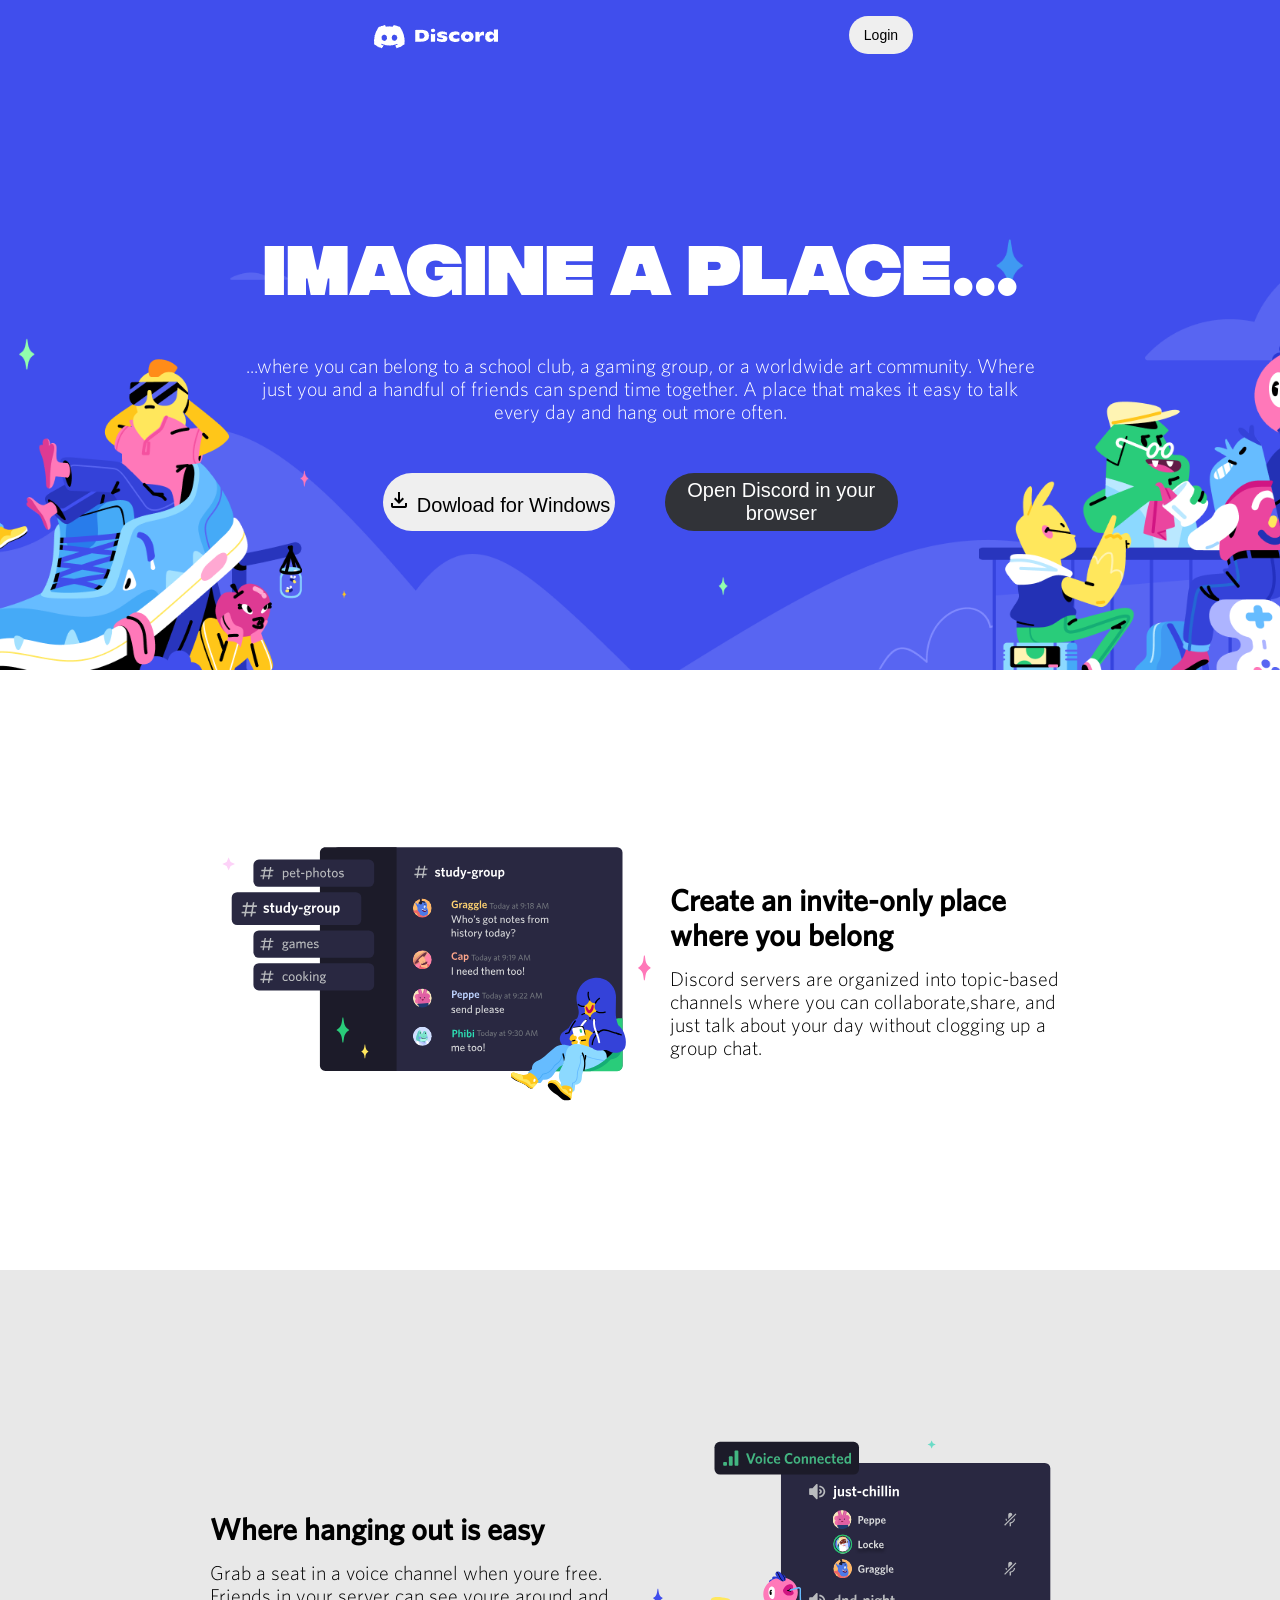
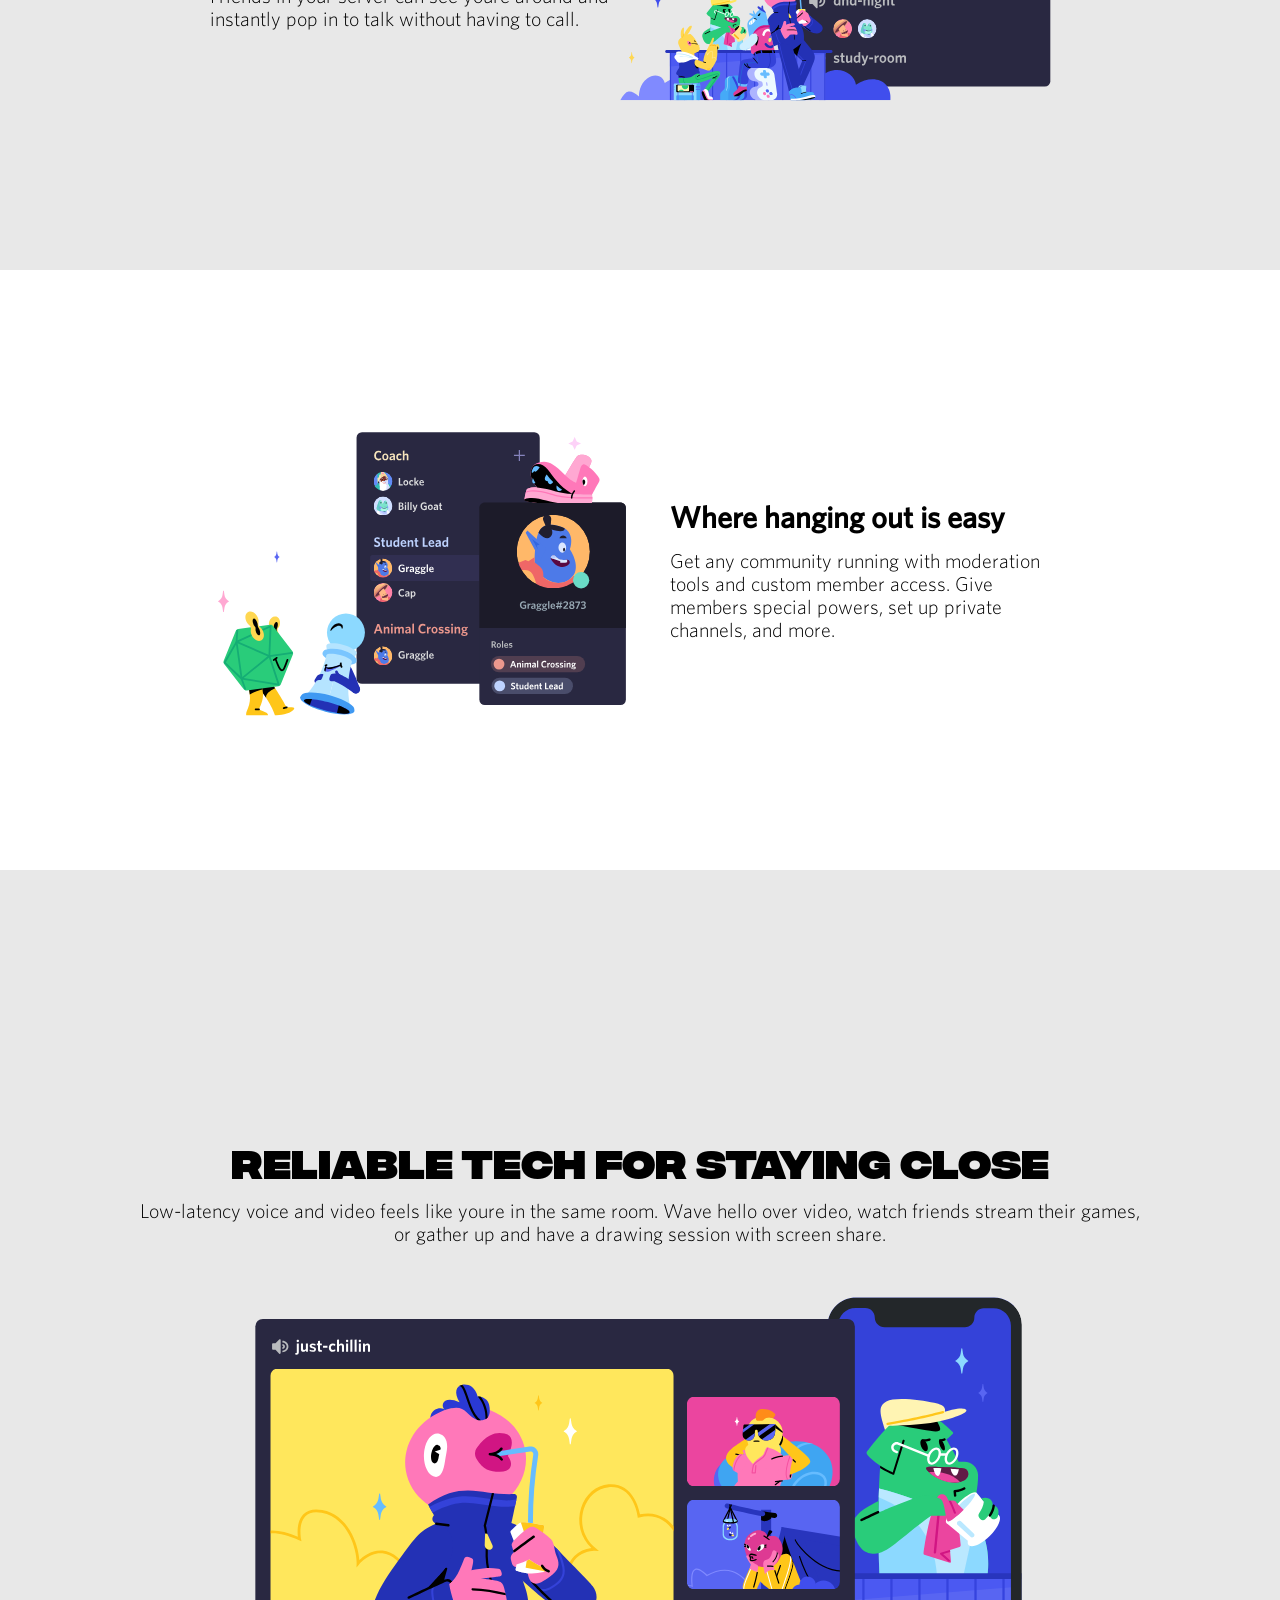
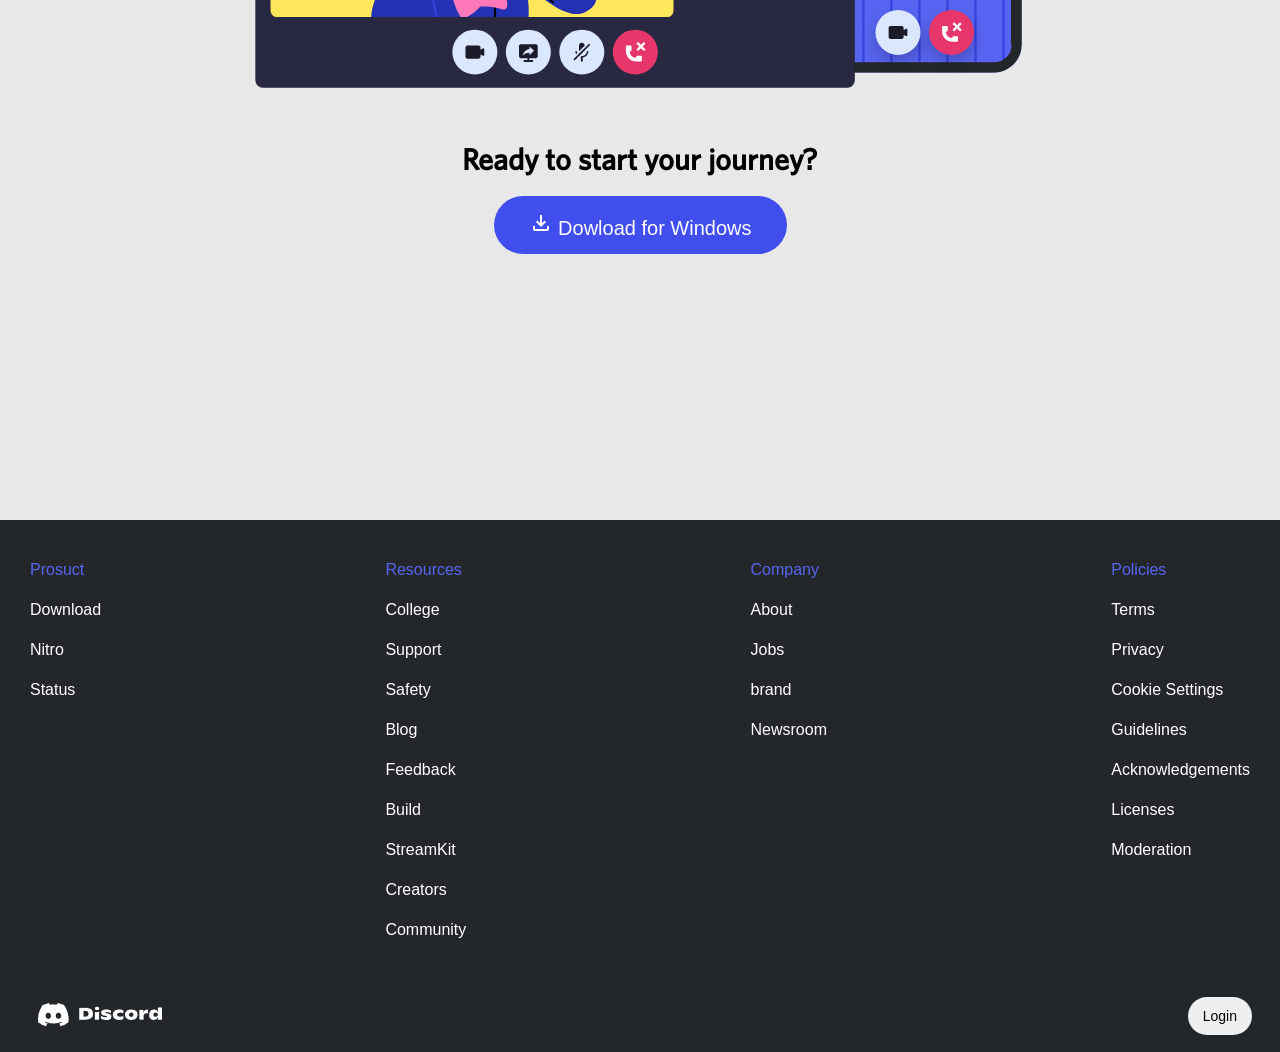
==== commit f574bf11: "Projeto pronto Sei que nao ficou totalmente igual porem este e meu primeiro projeto sem olhar codigo" ====
--- a/index.html
+++ b/index.html
@@ -1,15 +1,18 @@
 <!DOCTYPE html>
 <html lang="en">
+
 <head>
     <meta charset="UTF-8">
     <meta http-equiv="X-UA-Compatible" content="IE=edge">
     <meta name="viewport" content="width=device-width, initial-scale=1.0">
-    <link rel="stylesheet" href="https://fonts.googleapis.com/css2?family=Material+Symbols+Outlined:opsz,wght,FILL,GRAD@20..48,100..700,0..1,-50..200" />
+    <link rel="stylesheet"
+        href="https://fonts.googleapis.com/css2?family=Material+Symbols+Outlined:opsz,wght,FILL,GRAD@20..48,100..700,0..1,-50..200" />
     <link rel="stylesheet" href="style.css" media="all">
     <link rel="stylesheet" href="medias.css">
     <link rel="shortcut icon" href="imgs/discord.png" type="image/x-icon">
     <title>Discord</title>
 </head>
+
 <body>
     <header>
         <img class="logo" src="imgs/logo.png" alt="">
@@ -20,17 +23,20 @@
             <li><a href="">Safety</a></li>
             <li><a href="">Support</a></li>
             <li><a href="">Blog</a></li>
-            <li><a href="">Carreers</a></li>      
+            <li><a href="">Carreers</a></li>
         </ul>
         <div class="login"><button class="login1">Login</button></div>
     </header>
 
     <div class="fundo1">
-        <div class="couteudo1">         
+        <div class="couteudo1">
             <h1>IMAGINE A <br> PLACE...</h1>
-            <p>...where you can belong to a school club, a gaming group, or a worldwide art community. Where just you and a handful of friends can spend time together. A place that makes it easy to talk every day and hang out more often.</p>
-            <div class="botoes">      
-                <button class="botao1"><span class="material-symbols-outlined">download</span> Dowload for Windows</button>
+            <p>...where you can belong to a school club, a gaming group, or a worldwide art community. Where just you
+                and a handful of friends can spend time together. A place that makes it easy to talk every day and hang
+                out more often.</p>
+            <div class="botoes">
+                <button class="botao1"><span class="material-symbols-outlined">download</span> Dowload for
+                    Windows</button>
                 <button class="botao2">Open Discord in your browser</button>
                 <button class="botao3"><span class="material-symbols-outlined">download</span> Baixar Mobile</button>
             </div>
@@ -41,40 +47,117 @@
             <img src="imgs/section-1.svg" alt="">
             <div class="texto2">
                 <h1>Create an invite-only place where you belong</h1>
-                <p>Discord servers are organized into topic-based channels where you can collaborate,share, and just talk about your day without clogging up a group chat.</p>
+                <p>Discord servers are organized into topic-based channels where you can collaborate,share, and just
+                    talk about your day without clogging up a group chat.</p>
             </div>
         </div>
     </div>
-        <div class="fundo3">
-            <div class="couteudo3">
-                <img class="section1" src="imgs/section-2.svg" alt="">
-                <div class="texto3">
-                    <h1>Where hanging out is easy</h1>
-                    <p>Grab a seat in a voice channel when you’re free. Friends in your server can see you’re around and instantly pop in to talk without having to call.</p>
-                </div>    
-           </div>
-      </div>
-      <div class="fundo4">
+    <div class="fundo3">
+        <div class="couteudo3">
+            <img class="section1" src="imgs/section-2.svg" alt="">
+            <div class="texto3">
+                <h1>Where hanging out is easy</h1>
+                <p>Grab a seat in a voice channel when youre free. Friends in your server can see youre around and
+                    instantly pop in to talk without having to call.</p>
+            </div>
+        </div>
+    </div>
+    <div class="fundo4">
         <div class="couteudo4">
             <img src="imgs/section-3.svg" alt="">
             <div class="texto4">
                 <h1>Where hanging out is easy</h1>
-                <p>Get any community running with moderation tools and custom member access. Give members special powers, set up private channels, and more.</p>
-            </div>    
-       </div>
-  </div>
-  <div class="fundo5">
-    <div class="couteudo5">
-        <div class="texto5">
-            <h1>RELIABLE TECH FOR STAYING CLOSE</h1>
-            <p>Low-latency voice and video feels like you’re in the same room. Wave hello over video, watch friends stream their games, or gather up and have a drawing session with screen share.</p>
-        </div>  
-        <img src="imgs/section-4.svg" alt="">  
-   </div>
-</div>
+                <p>Get any community running with moderation tools and custom member access. Give members special
+                    powers, set up private channels, and more.</p>
+            </div>
+        </div>
+    </div>
+    <div class="fundo5">
+        <div class="couteudo5">
+            <div class="texto5">
+                <h1>RELIABLE TECH FOR STAYING CLOSE</h1>
+                <p>Low-latency voice and video feels like youre in the same room. Wave hello over video, watch friends
+                    stream their games, or gather up and have a drawing session with screen share.
+            </div>
+            <img src="imgs/section-4.svg" alt="">
+            <div class="baixar">
+                <h1>Ready to start your journey?</h1>
+                <div class="botoes">
+                    <button class="botao3-5"><span class="material-symbols-outlined">download</span> Baixar
+                        Mobile</button>
+                    <button class="botao3-6"><span class="material-symbols-outlined">download</span> Dowload for
+                        Windows</button>
+                </div>
+            </div>
+        </div>
+    </div>
+    <footer>
+        <div class="coluna">
+            <ol>
+                <li>Prosuct</li>
+                <ul>
+                    <li>Download</li>
+                    <li>Nitro</li>
+                    <li>Status</li>
+                </ul>
+        </div>
 
-    
+        <div class="coluna">
+            <ol>
+                <li>Resources</li>
+                <ul>
+                    <li>College</li>
+                    <li>Support</li>
+                    <li>Safety</li>
+                    <li>Blog</li>
+                    <li>Feedback</li>
+                    <li>Build</li>
+                    <li>StreamKit</li>
+                    <li>Creators</li>
+                    <li>Community</li>
+                </ul>
+            </ol>
+        </div>
 
+        <div class="coluna">
+            <ol>
+                <li>Company</li>
+                <ul>
+                    <li>About</li>
+                    <li>Jobs</li>
+                    <li>brand</li>
+                    <li>Newsroom</li>
+                </ul>
+            </ol>
+        </div>   
 
+        <div class="coluna">
+            <ol>
+                <li>Policies</li>
+                <ul>
+                    <li>Terms</li>
+                    <li>Privacy</li>
+                    <li>Cookie Settings</li>
+                    <li>Guidelines</li>
+                    <li>Acknowledgements</li>
+                    <li>Licenses</li>
+                    <li>Moderation</li>
+                </ul>
+            </ol>
+        </div>
+    </footer>
+    <header class="header2">
+        <img class="logo" src="imgs/logo2.png" alt="">
+        <ul>
+            <li><a href="">Download</a></li>
+            <li><a href="">Nitro</a></li>
+            <li><a href="">Discover</a></li>
+            <li><a href="">Safety</a></li>
+            <li><a href="">Support</a></li>
+            <li><a href="">Blog</a></li>
+            <li><a href="">Carreers</a></li>
+        </ul>
+        <div class="login"><button class="login1">Login</button></div>
+    </header>
 </body>
 </html>
--- a/style.css
+++ b/style.css
@@ -48,13 +48,17 @@
     width: 100vw;
 }
 
-header{
+header,.header2{
     display: flex;
     justify-content: space-between;
     padding: 15px 0px 15px 0px;
     width: 100%;
     height: 80%;
     background-color: #404EED ;
+}
+
+.header2{
+    background-color: #23272A;
 }
 
 ul,li,a{
@@ -74,7 +78,7 @@
     border: none;
 }
 
-.logo{
+.logo,.logo2{
     padding: 0px 0px 0px 28px;
 }
 
@@ -129,8 +133,7 @@
     height: 58px;
     font-size: 20px ;
     border: none;
-    border-radius: 50px;
-    
+    border-radius: 50px;  
 }
 
 .botao1{
@@ -147,6 +150,24 @@
 
 .botao3{
     margin-top: 100px;
+}
+
+.baixar{
+    display: flex;
+    flex-wrap: wrap;
+    justify-content: flex-start;
+    align-items: flex-start;
+    width: 400px;
+}
+
+.botao3-5,.botao3-6{
+    margin-top: 20px;
+    background-color:#404EED;
+    color: white;
+}
+
+.botao3-6{
+    display: none;
 }
 
 .fundo2,.fundo3,.fundo4,.fundo5{
@@ -161,6 +182,7 @@
 }
 
 .fundo5{
+    height: 700px;
     background-color: rgba(0, 0, 0, 0.089);
 }
 
@@ -181,26 +203,18 @@
     width: 400px;
 }
 
-
-.texto2 > h1{
-    font-family: 'kaike';
-    font-size: 25px;
-}
-
-.texto3 > h1{
-    font-family: 'kaike';
-    font-size: 25px;
-}
-
-.texto4 > h1{
+h1{
+    font-family: 'kaike3';
     font-size: 25px;
 }
 
 .texto5 > h1{
     font-family: 'kaike5';
-    font-size: 25px;
-}
-
+}
+
+h2{
+    text-align: start;
+}
 p{
     font-size: 16px;
     font-family: 'kaike2';
@@ -222,11 +236,36 @@
     width: 100%;
 }
 
-
-
-
-
-
-
-
-
+footer{
+    display: flex;
+    flex-wrap: wrap;
+    align-items: start;
+    justify-content: space-between;
+    background-color: #23272A;
+    color: white;
+}
+
+.coluna{ 
+    padding: 30px;
+}
+
+footer ul,li,a{
+    display: block;
+    columns: 1;
+    line-height: 50px;
+}
+
+footer ol > li{
+    color: #5865F2;
+}
+
+
+
+
+
+
+
+
+
+
+
--- a/medias.css
+++ b/medias.css
@@ -69,12 +69,35 @@
         display: none;
     }
 
+    .botoes{
+        display: flex;
+        align-items: center;
+        align-content: center;
+        justify-content: center;
+        flex-wrap: nowrap;
+        width: 515px;
+    }
+
+    .baixar{
+        display: flex;
+        flex-wrap: wrap;
+        justify-content: center;
+        align-items: center;
+        width: 400px;
+    }
+
     .login{
         padding: 0px 35px 0px 0px;
     }
 
     ul,li,a{
         display: none;
+    }
+
+    footer ul,li,a{
+        display: block;
+        columns: 1;
+        line-height: 50px;
     }
     
 }
@@ -122,6 +145,31 @@
         display: none;
     }
 
+    .botoes{
+        display: flex;
+        align-items: center;
+        align-content: center;
+        justify-content: center;
+        flex-wrap: nowrap;
+        width: 515px;
+    }
+
+    .baixar{
+        display: flex;
+        flex-wrap: wrap;
+        justify-content: center;
+        align-items: center;
+        width: 400px;
+    }
+
+    .botao3-5{
+        display: none;
+    }
+
+    .botao3-6{
+        display: block;
+    }
+
     .couteudo2 > img{
         width: 45%;
     }
@@ -172,19 +220,16 @@
         width: 600px;
     }
 
-    ul{
-        display: flex;
-        justify-content: center;
-        align-items: center;
-    }
-    
-    li,a{
-        display: block;
-        text-decoration: none;
-        color: white;
-        padding: 0px 10px 0px 10px;
-    }
-    
+    ul,li,a{
+        display: none;
+    }
+
+    footer ul,li,a{
+        display: block;
+        columns: 1;
+        line-height: 40px;
+    }
+  
 }
 
 @media screen and (min-width:1200px) {
@@ -244,6 +289,33 @@
         display: none;
     }
 
+    .botoes{
+        display: flex;
+        align-items: center;
+        align-content: center;
+        justify-content: center;
+        flex-wrap: nowrap;
+        width: 515px;
+    }
+
+    .baixar{
+        display: flex;
+        flex-wrap: wrap;
+        justify-content: center;
+        align-items: center;
+        width: 400px;
+    }
+
+    .botao3-5{
+        display: none;
+    }
+
+    .botao3-6{
+        display: block;
+    }
+
+    
+
      .couteudo3{
         flex-direction: row-reverse;    
     }
@@ -273,7 +345,7 @@
     }
 
     .fundo5{
-        height: 1000px;
+        height: 1250px;
     }
 
     .couteudo5{
@@ -303,17 +375,15 @@
         width: 1000px;
     }
 
-    ul{
-        display: flex;
-        justify-content: center;
-        align-items: center;
-    }
-    
-    li,a{
-        display: block;
-        text-decoration: none;
-        color: white;
-        padding: 0px 10px 0px 10px;
-    }
+    ul,li,a{
+        display: none;
+    }
+
+    footer ul,li,a{
+        display: block;
+        columns: 1;
+        line-height: 40px;
+    }
+
     
 }
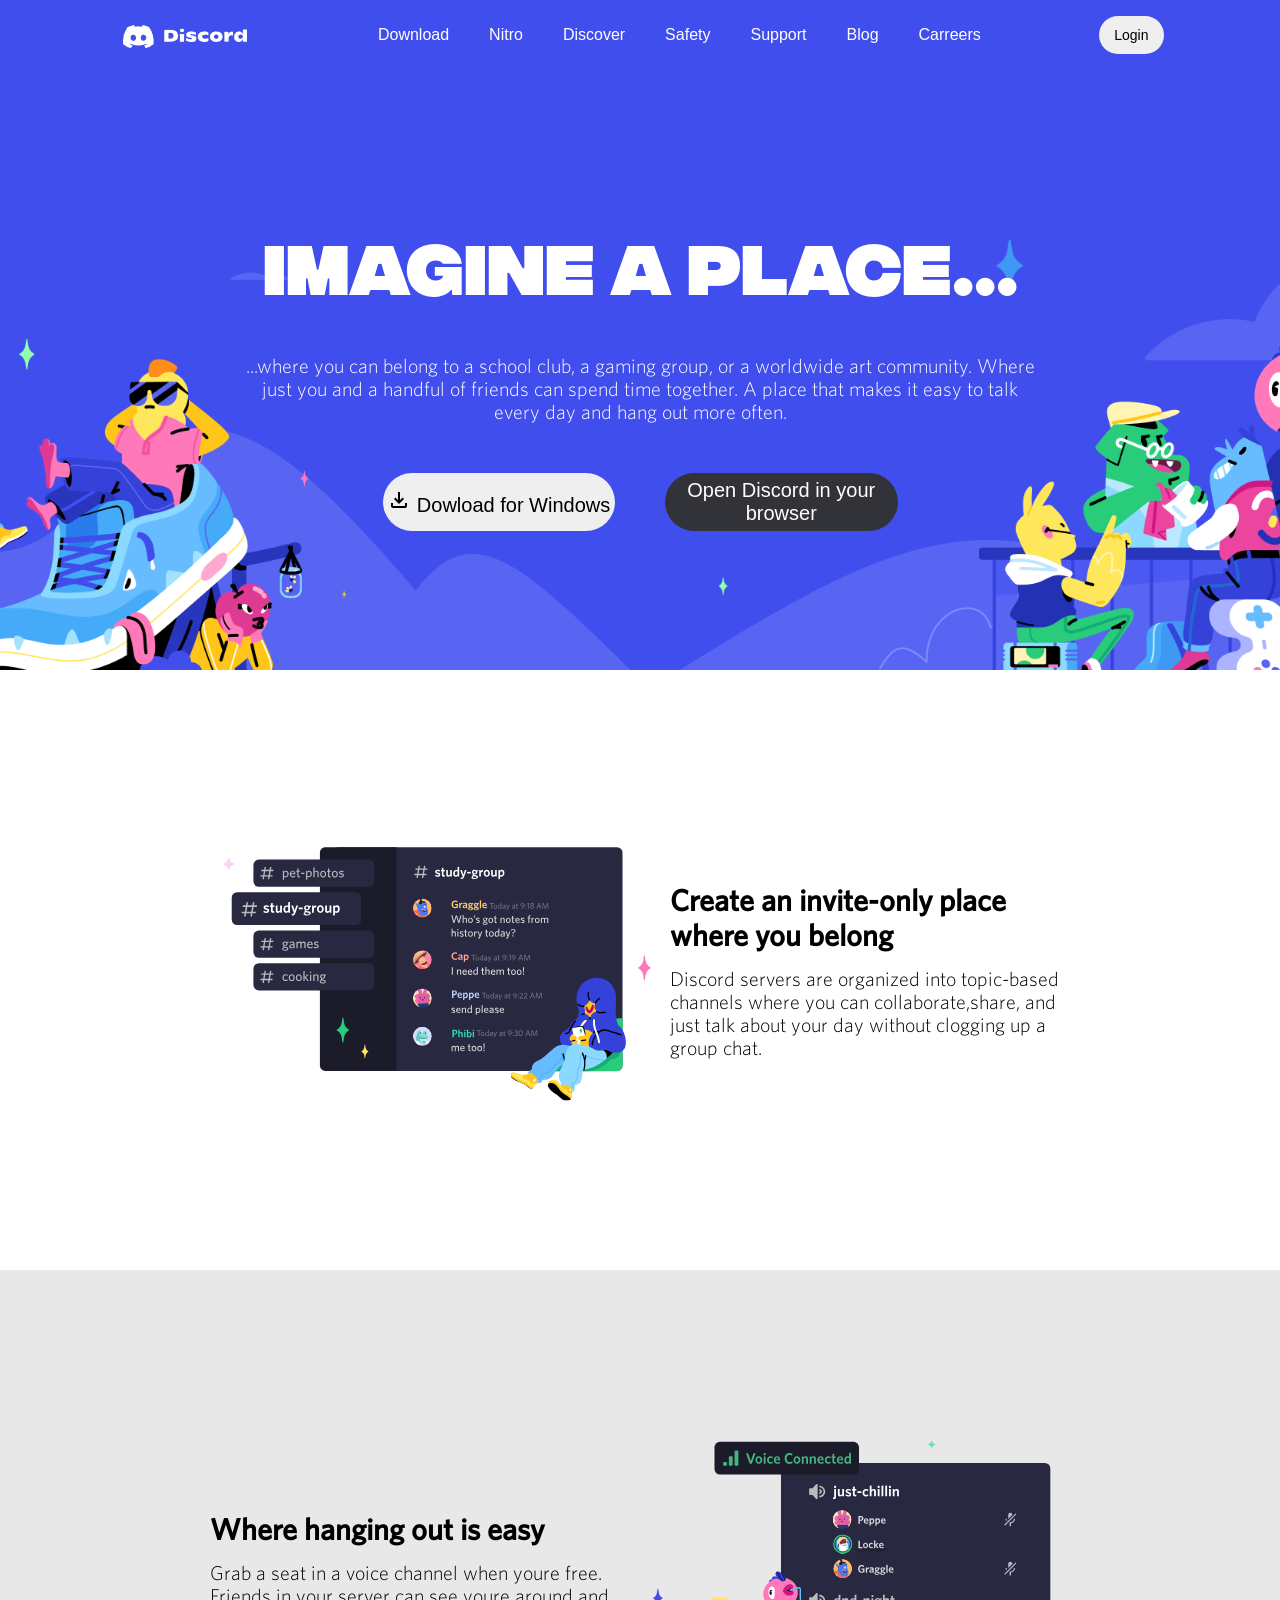
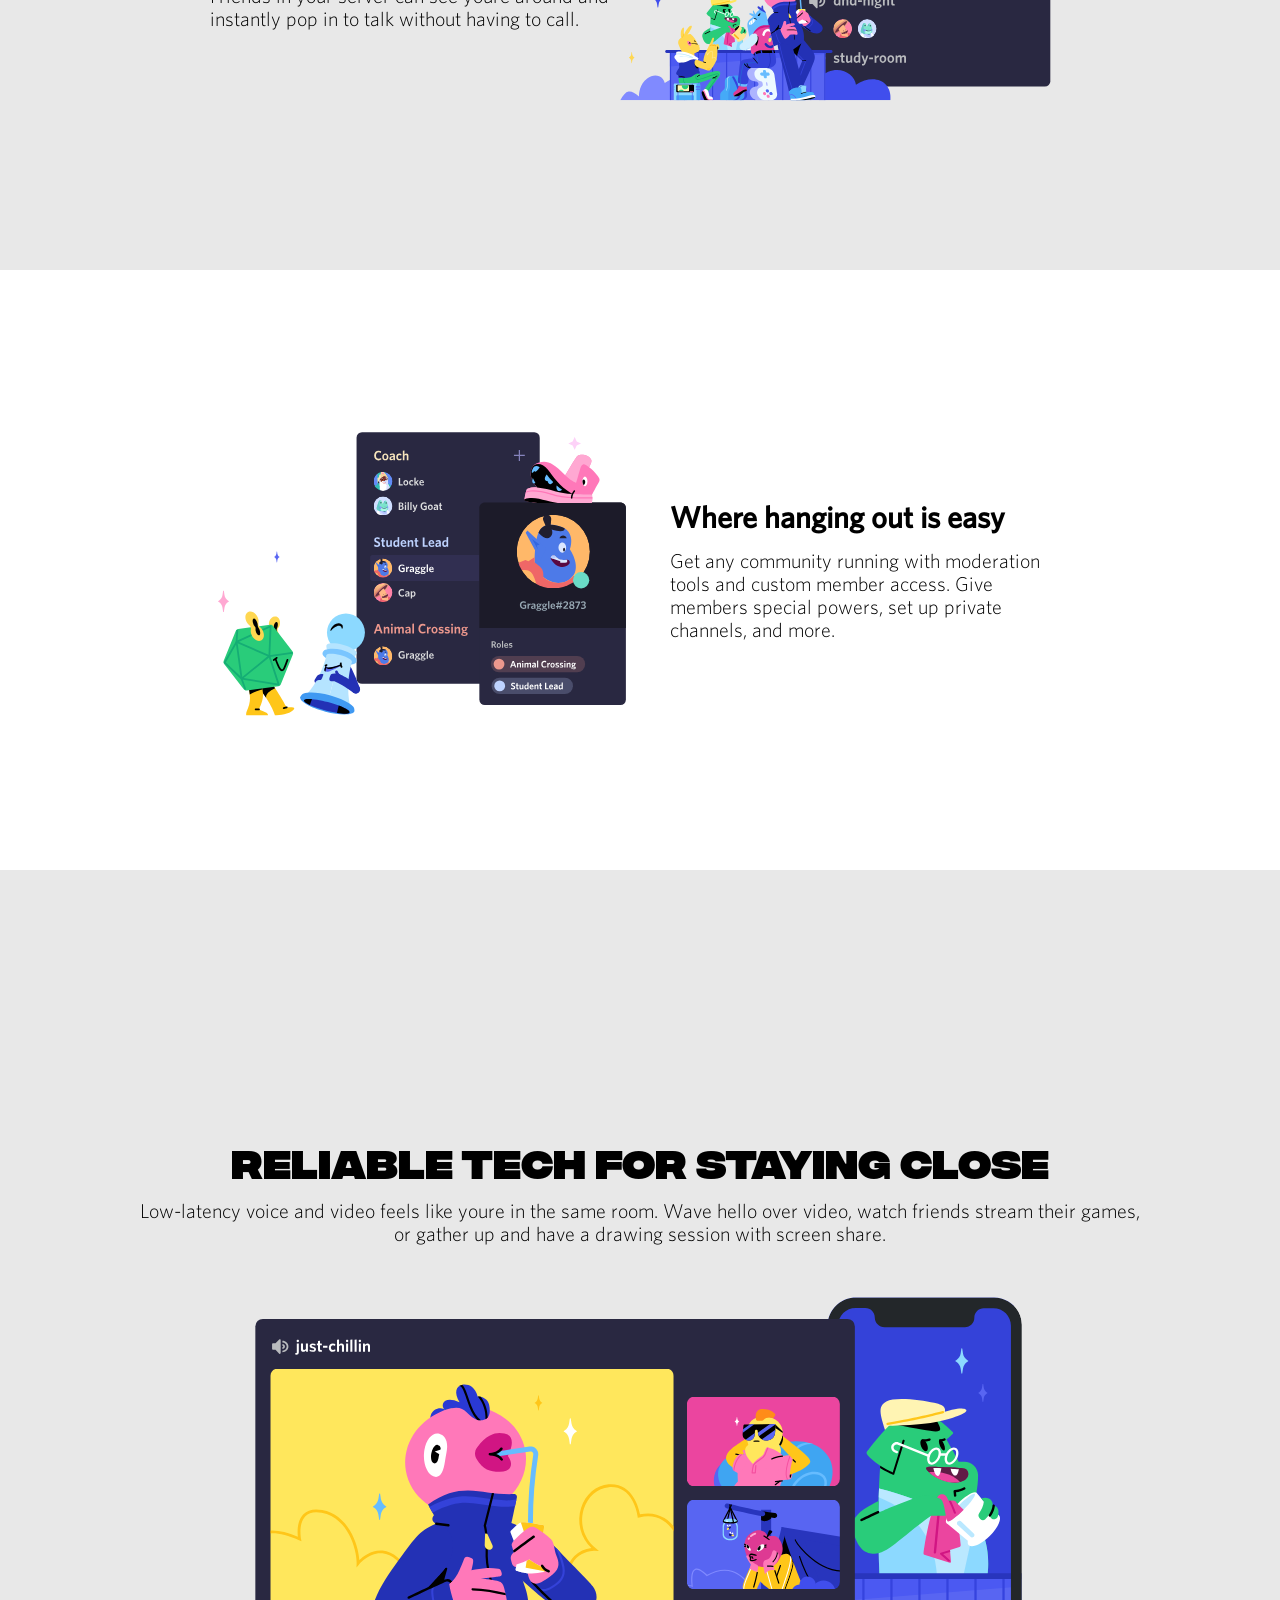
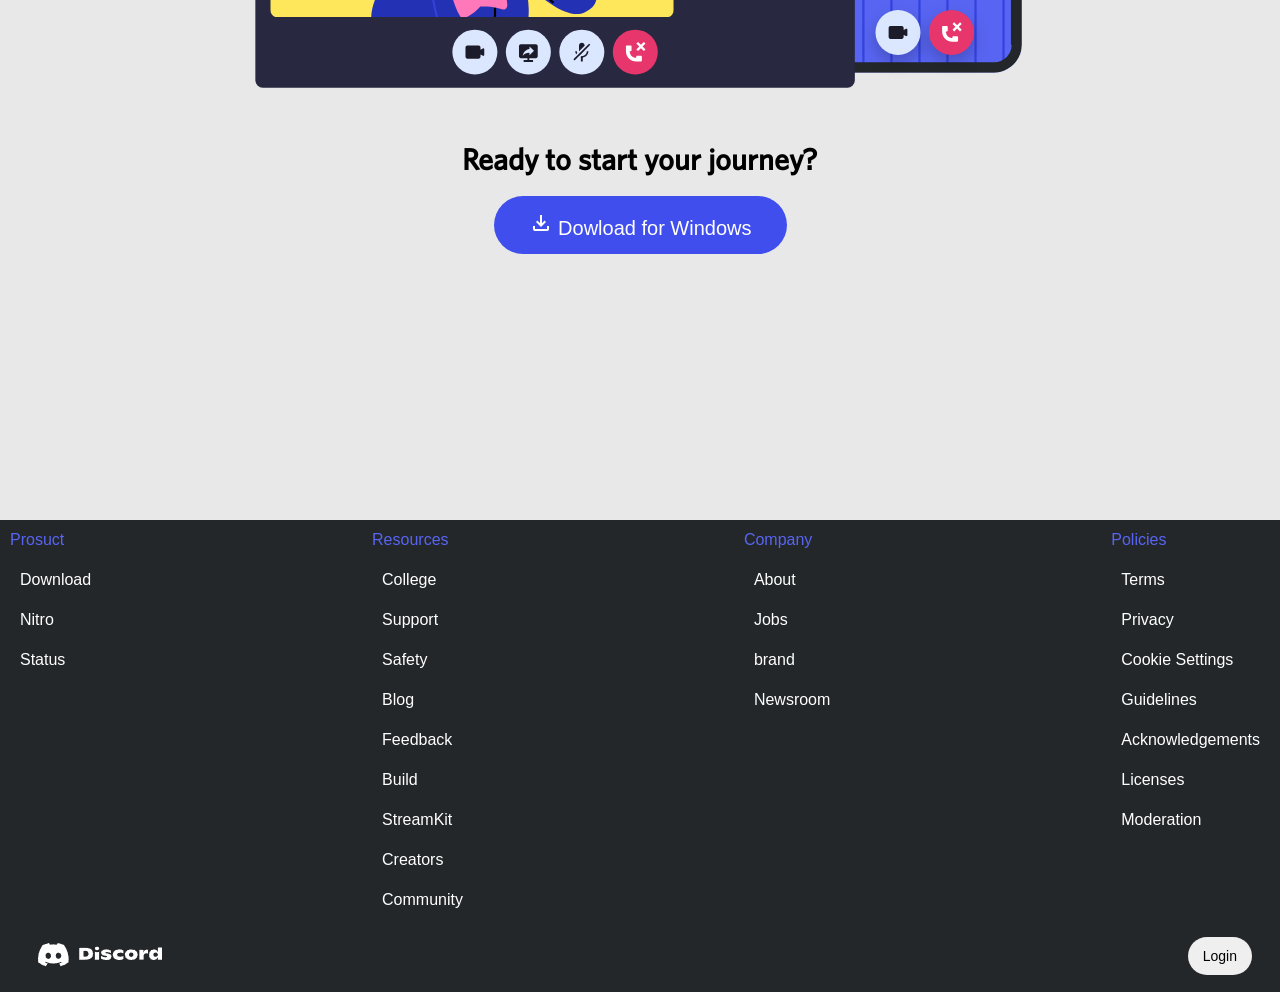
==== commit fed7bc36: "Bugs Resolvi alguns bugs que esta tendo na versa mobile, e tambem resolvi o problema que o nav nao e" ====
--- a/index.html
+++ b/index.html
@@ -83,16 +83,14 @@
             <div class="baixar">
                 <h1>Ready to start your journey?</h1>
                 <div class="botoes">
-                    <button class="botao3-5"><span class="material-symbols-outlined">download</span> Baixar
-                        Mobile</button>
-                    <button class="botao3-6"><span class="material-symbols-outlined">download</span> Dowload for
-                        Windows</button>
+                    <button class="botao3-5"><span class="material-symbols-outlined">download</span> Baixar Mobile</button>
+                    <button class="botao3-6"><span class="material-symbols-outlined">download</span> Dowload for Windows</button>
                 </div>
             </div>
         </div>
     </div>
     <footer>
-        <div class="coluna">
+        <div >
             <ol>
                 <li>Prosuct</li>
                 <ul>
@@ -102,7 +100,7 @@
                 </ul>
         </div>
 
-        <div class="coluna">
+        <div>
             <ol>
                 <li>Resources</li>
                 <ul>
@@ -119,7 +117,7 @@
             </ol>
         </div>
 
-        <div class="coluna">
+        <div >
             <ol>
                 <li>Company</li>
                 <ul>
@@ -131,7 +129,7 @@
             </ol>
         </div>   
 
-        <div class="coluna">
+        <div >
             <ol>
                 <li>Policies</li>
                 <ul>
@@ -146,18 +144,9 @@
             </ol>
         </div>
     </footer>
-    <header class="header2">
+    <div class="header2">
         <img class="logo" src="imgs/logo2.png" alt="">
-        <ul>
-            <li><a href="">Download</a></li>
-            <li><a href="">Nitro</a></li>
-            <li><a href="">Discover</a></li>
-            <li><a href="">Safety</a></li>
-            <li><a href="">Support</a></li>
-            <li><a href="">Blog</a></li>
-            <li><a href="">Carreers</a></li>
-        </ul>
         <div class="login"><button class="login1">Login</button></div>
-    </header>
+    </div>
 </body>
 </html>
--- a/style.css
+++ b/style.css
@@ -48,7 +48,7 @@
     width: 100vw;
 }
 
-header,.header2{
+header{
     display: flex;
     justify-content: space-between;
     padding: 15px 0px 15px 0px;
@@ -58,11 +58,17 @@
 }
 
 .header2{
+    display: flex;
+    justify-content: space-between;
+    padding: 15px 0px 15px 0px;
     background-color: #23272A;
 }
 
 ul,li,a{
     display: none;
+    text-decoration: none;
+    color: white;
+    padding: 0px 10px 0px 10px;
 }
 
 .login{
@@ -123,7 +129,7 @@
 .botoes{
     display: flex;
     align-items: center;
-    justify-content: flex-start;
+    justify-content: center;
     flex-wrap: wrap;
     width: 515px;
 }
@@ -155,8 +161,8 @@
 .baixar{
     display: flex;
     flex-wrap: wrap;
-    justify-content: flex-start;
-    align-items: flex-start;
+    justify-content: center;
+    align-items: center;
     width: 400px;
 }
 
@@ -243,10 +249,6 @@
     justify-content: space-between;
     background-color: #23272A;
     color: white;
-}
-
-.coluna{ 
-    padding: 30px;
 }
 
 footer ul,li,a{
@@ -257,15 +259,4 @@
 
 footer ol > li{
     color: #5865F2;
-}
-
-
-
-
-
-
-
-
-
-
-
+}
--- a/medias.css
+++ b/medias.css
@@ -221,7 +221,7 @@
     }
 
     ul,li,a{
-        display: none;
+        display: flex;
     }
 
     footer ul,li,a{
@@ -376,7 +376,7 @@
     }
 
     ul,li,a{
-        display: none;
+        display: flex;
     }
 
     footer ul,li,a{
